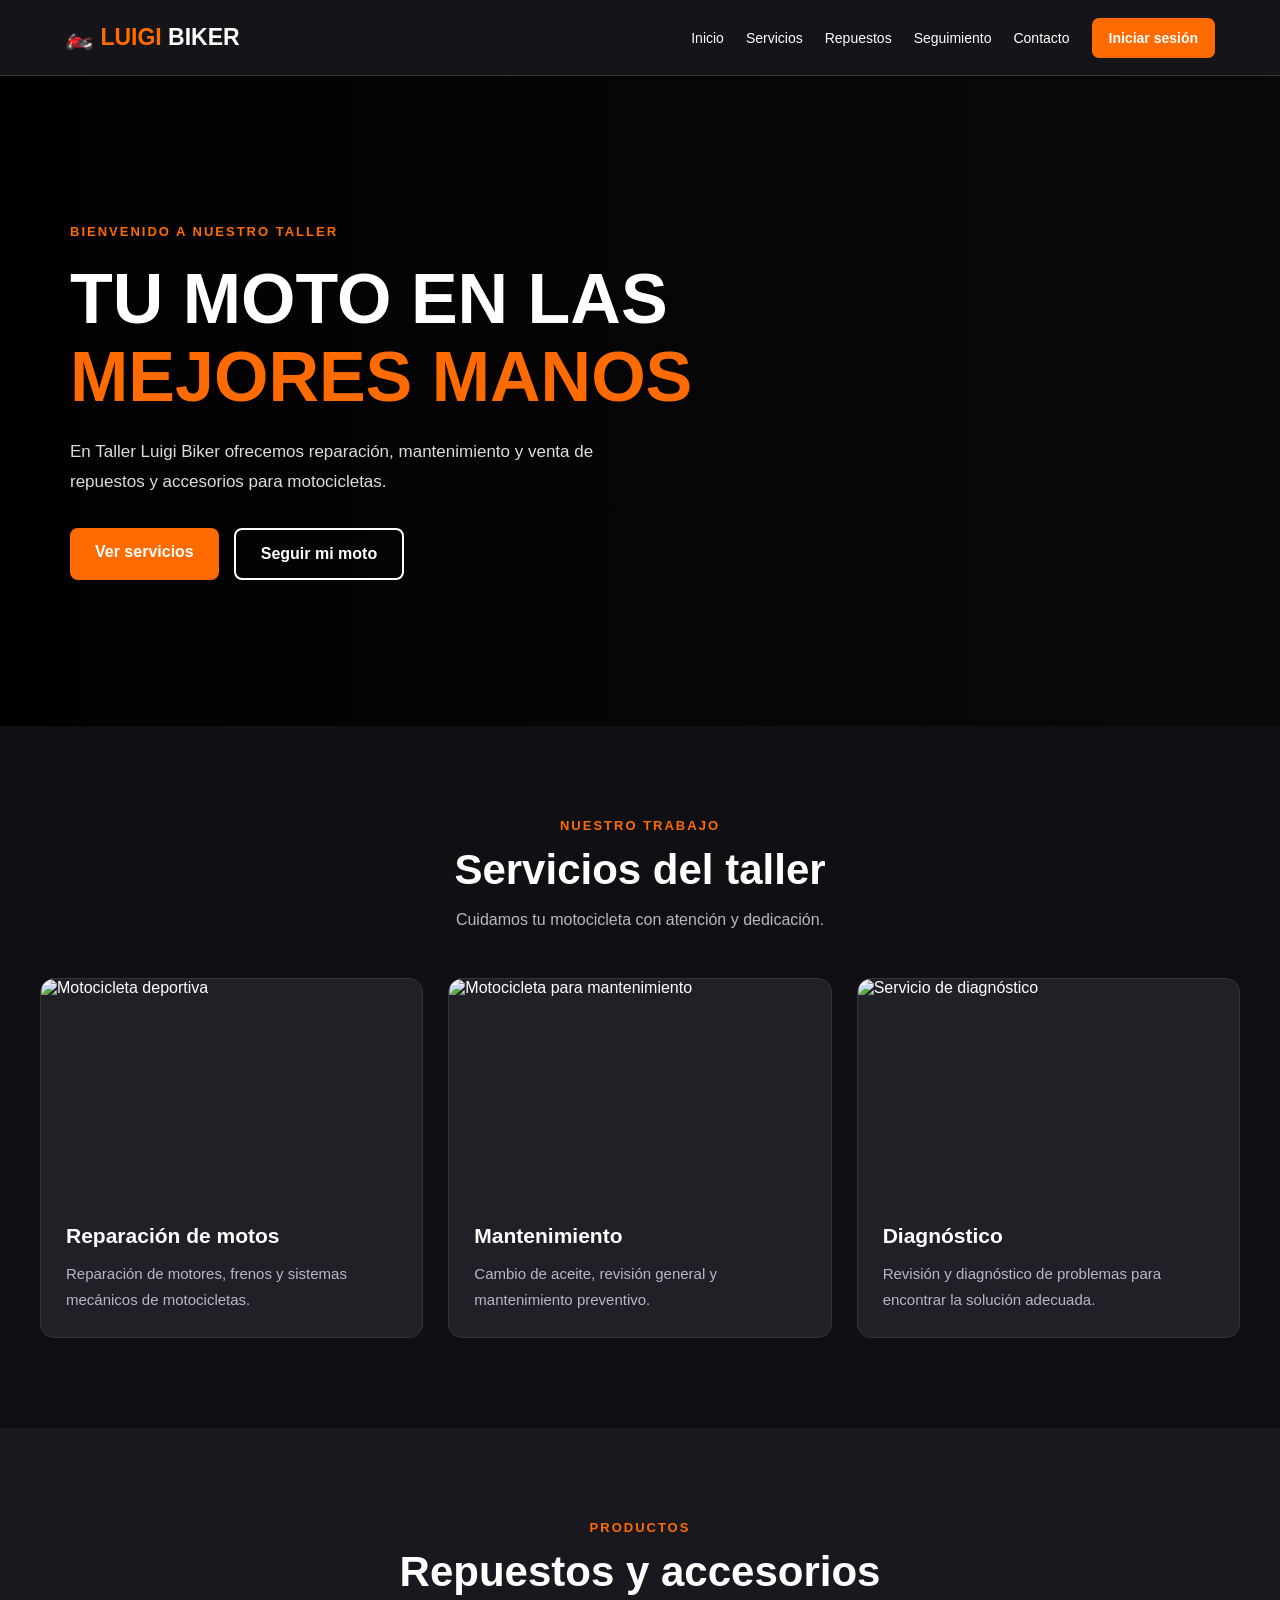
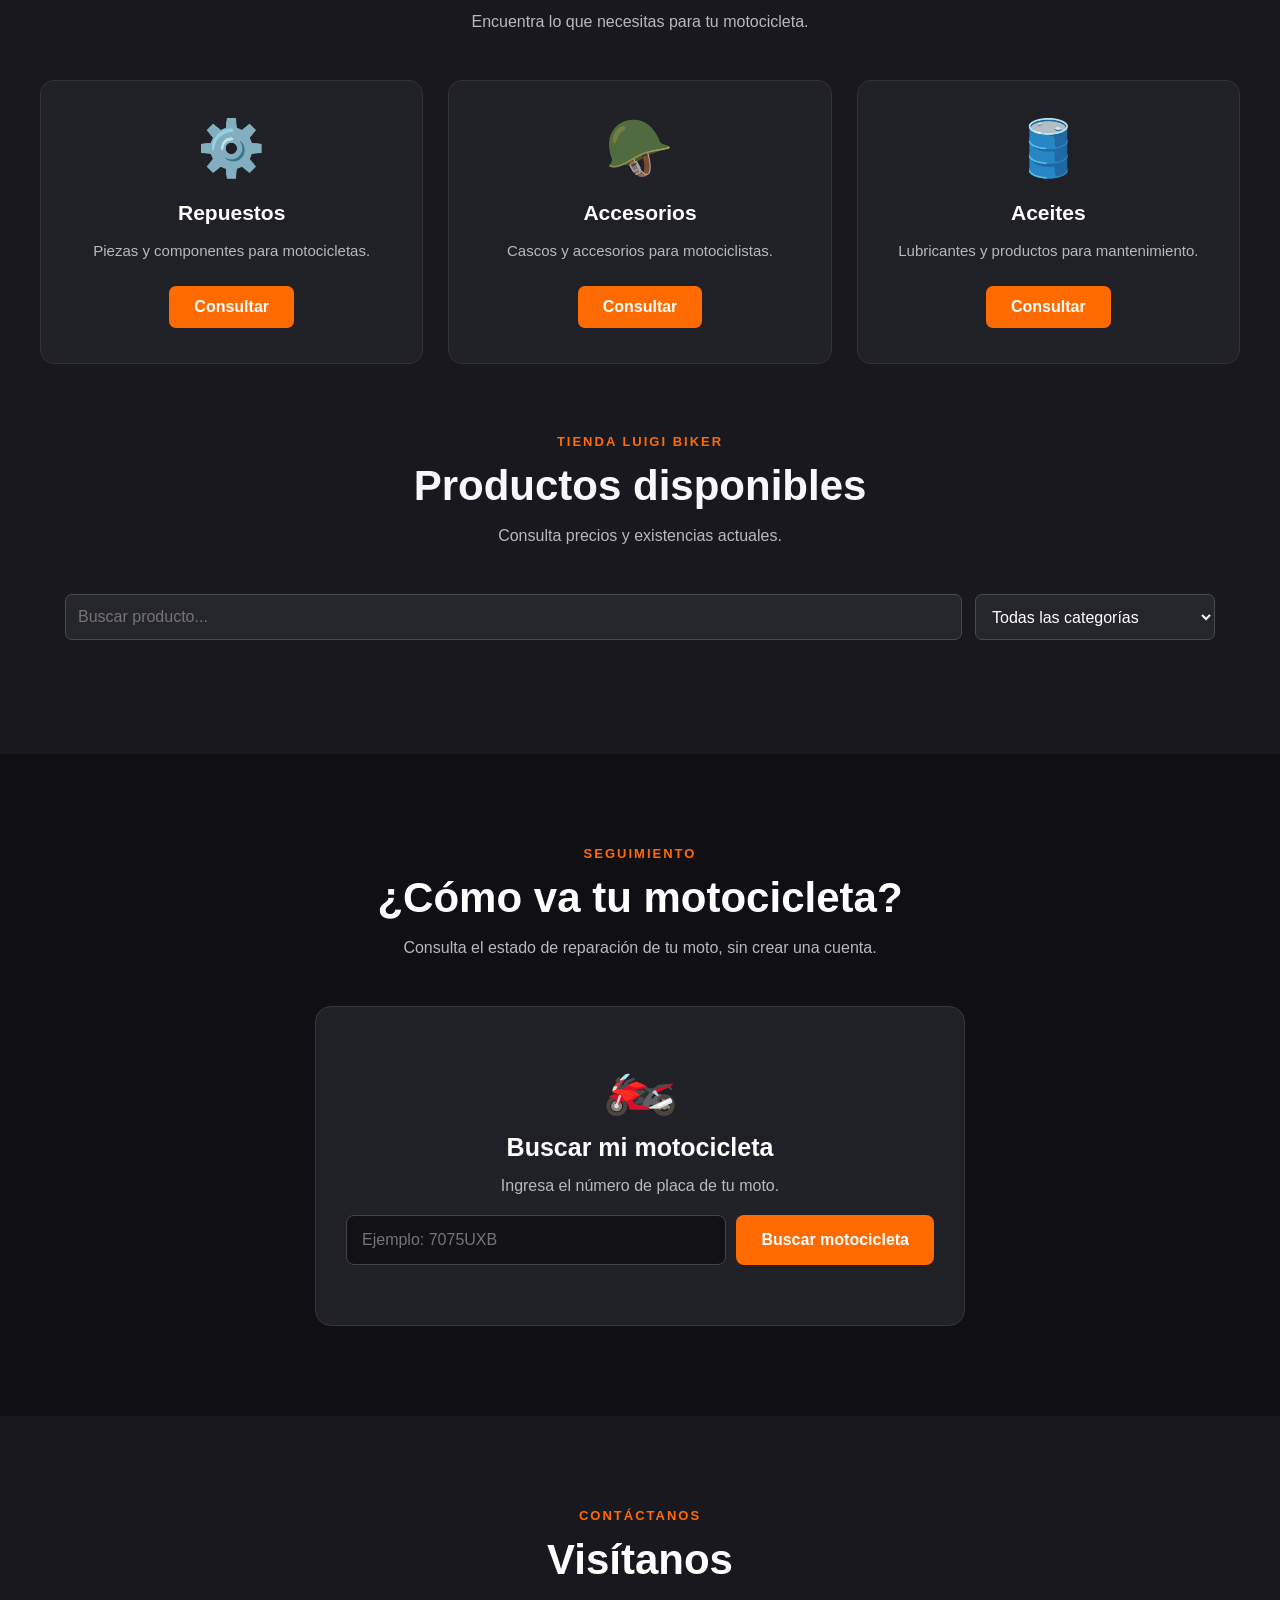
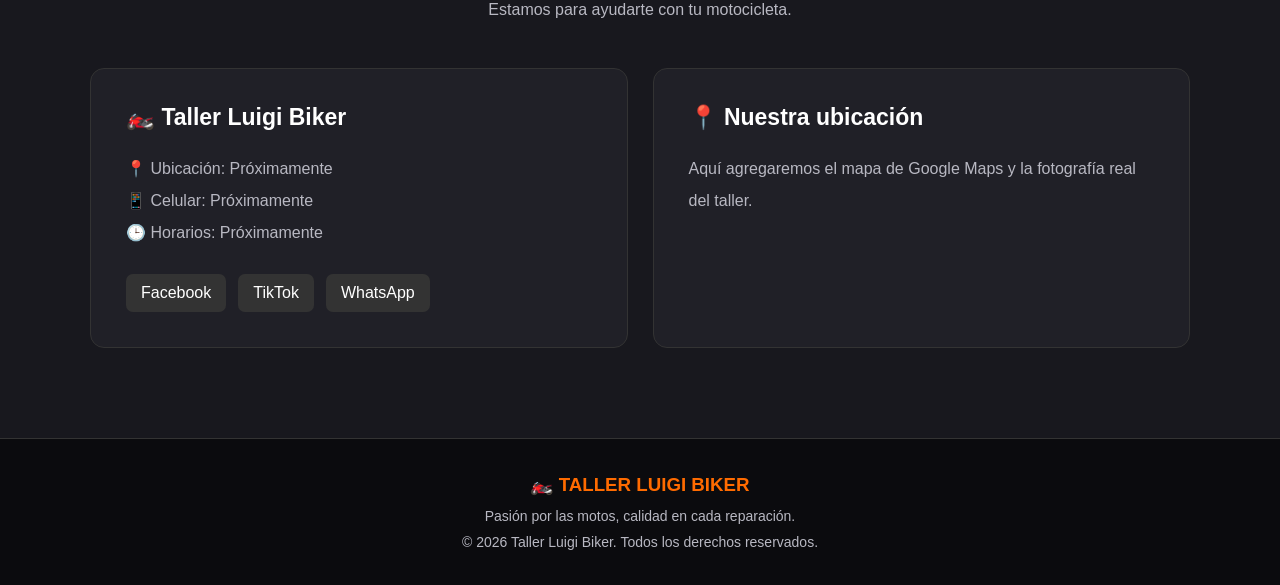
==== index.html @ ffd87aac "Primera version de Taller Luigi Biker" ====
<!DOCTYPE html>
<html lang="es">
<head>
  <meta charset="UTF-8">
  <meta name="viewport" content="width=device-width, initial-scale=1.0">

  <title>Taller Luigi Biker | Inicio</title>

  <link rel="stylesheet" href="./css/estilos.css">
  <link rel="stylesheet" href="./css/seguimiento-publico.css">

  <script type="module" src="./js/app.js"></script>
</head>
<body>

  <!-- MENÚ PRINCIPAL -->
  <header class="encabezado">
    <nav class="navbar">
      <a href="#inicio" class="logo">
        🏍️ <span>LUIGI</span> BIKER
      </a>

      <button
        class="menu-toggle"
        id="menu-toggle"
        aria-label="Abrir menú"
        aria-expanded="false">
        ☰
      </button>

      <div class="nav-links" id="nav-links">
        <a href="#inicio">Inicio</a>
        <a href="#servicios">Servicios</a>
        <a href="#repuestos">Repuestos</a>
        <a href="#seguimiento">Seguimiento</a>
        <a href="#contacto">Contacto</a>

        <a href="./login.html" class="btn-acceso">
          Iniciar sesión
        </a>
      </div>
    </nav>
  </header>

  <!-- PORTADA -->
  <section id="inicio" class="hero">
    <div class="hero-contenido">
      <span class="etiqueta">
        BIENVENIDO A NUESTRO TALLER
      </span>

      <h1>
        TU MOTO EN LAS
        <span>MEJORES MANOS</span>
      </h1>

      <p>
        En Taller Luigi Biker ofrecemos reparación,
        mantenimiento y venta de repuestos y accesorios
        para motocicletas.
      </p>

      <div class="hero-botones">
        <a href="#servicios" class="btn-principal">
          Ver servicios
        </a>

        <a href="#seguimiento" class="btn-secundario">
          Seguir mi moto
        </a>
      </div>
    </div>
  </section>

  <!-- SERVICIOS -->
  <section id="servicios" class="seccion">
    <div class="titulo-seccion">
      <span>NUESTRO TRABAJO</span>
      <h2>Servicios del taller</h2>
      <p>
        Cuidamos tu motocicleta con atención y dedicación.
      </p>
    </div>

    <div class="tarjetas">
      <article class="tarjeta">
        <img
          src="https://images.unsplash.com/photo-1558981806-ec527fa84c39?w=900"
          alt="Motocicleta deportiva"
          loading="lazy"
        >
        <div class="tarjeta-contenido">
          <h3>Reparación de motos</h3>
          <p>
            Reparación de motores, frenos y sistemas
            mecánicos de motocicletas.
          </p>
        </div>
      </article>

      <article class="tarjeta">
        <img
          src="https://images.unsplash.com/photo-1558981403-c5f9899a28bc?w=900"
          alt="Motocicleta para mantenimiento"
          loading="lazy"
        >
        <div class="tarjeta-contenido">
          <h3>Mantenimiento</h3>
          <p>
            Cambio de aceite, revisión general
            y mantenimiento preventivo.
          </p>
        </div>
      </article>

      <article class="tarjeta">
        <img
          src="https://images.unsplash.com/photo-1449426468159-d96dbf08f19f?w=900"
          alt="Servicio de diagnóstico"
          loading="lazy"
        >
        <div class="tarjeta-contenido">
          <h3>Diagnóstico</h3>
          <p>
            Revisión y diagnóstico de problemas
            para encontrar la solución adecuada.
          </p>
        </div>
      </article>
    </div>
  </section>

  <!-- REPUESTOS -->
  <section id="repuestos" class="seccion fondo-alterno">
    <div class="titulo-seccion">
      <span>PRODUCTOS</span>
      <h2>Repuestos y accesorios</h2>
      <p>
        Encuentra lo que necesitas para tu motocicleta.
      </p>
    </div>

    <div class="tarjetas">
      <article class="tarjeta producto">
        <div class="producto-icono">⚙️</div>
        <h3>Repuestos</h3>
        <p>Piezas y componentes para motocicletas.</p>
        <a href="#catalogo" class="btn-producto"
           data-categoria="repuestos">
          Consultar
        </a>
      </article>

      <article class="tarjeta producto">
        <div class="producto-icono">🪖</div>
        <h3>Accesorios</h3>
        <p>Cascos y accesorios para motociclistas.</p>
        <a href="#catalogo" class="btn-producto"
           data-categoria="accesorios">
          Consultar
        </a>
      </article>

      <article class="tarjeta producto">
        <div class="producto-icono">🛢️</div>
        <h3>Aceites</h3>
        <p>Lubricantes y productos para mantenimiento.</p>
        <a href="#catalogo" class="btn-producto"
           data-categoria="aceites">
          Consultar
        </a>
      </article>
    </div>

    <!-- CATÁLOGO REAL -->
    <div id="catalogo" class="catalogo-publico">
      <div class="titulo-seccion">
        <span>TIENDA LUIGI BIKER</span>
        <h2>Productos disponibles</h2>
        <p>
          Consulta precios y existencias actuales.
        </p>
      </div>

      <div class="catalogo-filtros">
        <input
          type="search"
          id="buscar-producto-publico"
          placeholder="Buscar producto..."
          aria-label="Buscar producto"
        >

        <select
          id="categoria-publica"
          aria-label="Filtrar categoría">
          <option value="">Todas las categorías</option>
        </select>
      </div>

      <p id="mensaje-catalogo" class="mensaje-publico"
         role="status"></p>

      <div id="lista-productos-publicos"
           class="productos-publicos"></div>
    </div>
  </section>

  <!-- SEGUIMIENTO -->
  <section id="seguimiento" class="seccion">
    <div class="titulo-seccion">
      <span>SEGUIMIENTO</span>
      <h2>¿Cómo va tu motocicleta?</h2>
      <p>
        Consulta el estado de reparación de tu moto,
        sin crear una cuenta.
      </p>
    </div>

    <div class="seguimiento-caja">
      <div class="seguimiento-icono">🏍️</div>

      <h3>Buscar mi motocicleta</h3>
      <p>Ingresa el número de placa de tu moto.</p>

      <form id="form-buscar-moto">
        <input
          type="text"
          id="placa"
          placeholder="Ejemplo: 7075UXB"
          maxlength="12"
          autocomplete="off"
          required
        >

        <button type="submit"
                id="btn-buscar-moto"
                class="btn-principal">
          Buscar motocicleta
        </button>
      </form>

      <p
        id="resultado-busqueda"
        class="resultado-busqueda"
        role="status"
        aria-live="polite">
      </p>
    </div>

    <!-- RESULTADO DE LA BÚSQUEDA -->
    <div id="seguimiento-resultado"
         class="seguimiento-resultado"
         hidden>

      <div class="seguimiento-encabezado">
        <div>
          <span class="seguimiento-etiqueta">
            — TU MOTOCICLETA
          </span>

          <h2 id="moto-titulo"></h2>
          <p id="moto-subtitulo"></p>
        </div>

        <span id="moto-estado" class="estado-publico"></span>
      </div>

      <div class="seguimiento-columnas">
        <div class="seguimiento-izquierda">

          <article class="publico-panel foto-publica-panel">
            <div id="moto-foto"
                 class="moto-foto-publica"></div>

            <div class="foto-publica-detalles">
              <span id="moto-estado-texto"
                    class="texto-estado-publico"></span>

              <h3 id="moto-mensaje-estado"></h3>
              <p id="moto-descripcion-estado"></p>
            </div>
          </article>

          <article class="publico-panel">
            <h3>DETALLES DE TU MOTO</h3>
            <div id="moto-datos"></div>
          </article>

          <article class="publico-panel">
            <h3>REPUESTOS AGREGADOS</h3>
            <div id="moto-repuestos"></div>
          </article>

          <article class="publico-panel aviso-entrega"
                   id="aviso-moto-lista" hidden>
            <h3>✓ ¡MOTO LISTA PARA ENTREGA!</h3>
            <p>
              Tu reparación está finalizada.
              Comunícate con el taller para coordinar
              la entrega y solicitar tu comprobante.
            </p>
            <a href="#contacto" class="btn-principal">
              Contactar al taller
            </a>
          </article>
        </div>

        <div class="seguimiento-derecha">
          <article class="publico-panel historial-publico">
            <h3>HISTORIAL DEL SERVICIO</h3>
            <div id="moto-historial"></div>
          </article>
        </div>
      </div>

      <p class="seguimiento-nota">
        🔄 El seguimiento se actualiza automáticamente
        mientras esta página esté abierta.
        Solo se muestra información pública del servicio.
      </p>
    </div>
  </section>

  <!-- CONTACTO -->
  <section id="contacto" class="seccion fondo-alterno">
    <div class="titulo-seccion">
      <span>CONTÁCTANOS</span>
      <h2>Visítanos</h2>
      <p>
        Estamos para ayudarte con tu motocicleta.
      </p>
    </div>

    <div class="contacto-contenido">
      <div class="contacto-info">
        <h3>🏍️ Taller Luigi Biker</h3>
        <p>📍 Ubicación: Próximamente</p>
        <p>📱 Celular: Próximamente</p>
        <p>🕒 Horarios: Próximamente</p>

        <div class="redes">
          <span>Facebook</span>
          <span>TikTok</span>
          <span>WhatsApp</span>
        </div>
      </div>

      <div class="contacto-mapa">
        <h3>📍 Nuestra ubicación</h3>
        <p>
          Aquí agregaremos el mapa de Google Maps
          y la fotografía real del taller.
        </p>
      </div>
    </div>
  </section>

  <footer>
    <h3>🏍️ TALLER LUIGI BIKER</h3>
    <p>
      Pasión por las motos, calidad en cada reparación.
    </p>
    <p>
      © 2026 Taller Luigi Biker.
      Todos los derechos reservados.
    </p>
  </footer>
</body>
</html>
---- css/estilos.css ----
/* COLORES PRINCIPALES */
:root {
  --naranja: #ff6b00;
  --naranja-hover: #e65c00;
  --oscuro: #101014;
  --tarjeta: #202027;
  --alterno: #18181e;
  --blanco: #ffffff;
  --gris: #b8b8c2;
}

/* CONFIGURACION GENERAL */
* {
  margin: 0;
  padding: 0;
  box-sizing: border-box;
}

html {
  scroll-behavior: smooth;
  scroll-padding-top: 85px;
}

body {
  font-family: Arial, sans-serif;
  background: var(--oscuro);
  color: var(--blanco);
}

a {
  text-decoration: none;
  color: inherit;
}

button, input {
  font: inherit;
}

button {
  cursor: pointer;
}

/* MENU */
.encabezado {
  position: sticky;
  top: 0;
  z-index: 1000;
  background: #151519;
  border-bottom: 1px solid #333;
}

.navbar {
  max-width: 1200px;
  margin: auto;
  min-height: 75px;
  padding: 15px 25px;
  display: flex;
  justify-content: space-between;
  align-items: center;
  gap: 20px;
}

.logo {
  font-size: 23px;
  font-weight: 900;
  white-space: nowrap;
}

.logo span {
  color: var(--naranja);
}

.nav-links {
  display: flex;
  align-items: center;
  gap: 22px;
}

.nav-links a {
  font-size: 14px;
  transition: color 0.3s;
}

.nav-links a:hover {
  color: var(--naranja);
}

.btn-acceso {
  background: var(--naranja);
  padding: 12px 17px;
  border-radius: 7px;
  font-weight: bold;
}

.nav-links .btn-acceso:hover {
  background: var(--naranja-hover);
  color: white;
}

.menu-toggle {
  display: none;
  background: transparent;
  color: white;
  border: none;
  font-size: 28px;
}

/* PORTADA */
.hero {
  min-height: 650px;
  display: flex;
  align-items: center;
  background:
    linear-gradient(
      90deg,
      rgba(0,0,0,0.94),
      rgba(0,0,0,0.40)
    ),
    url("https://images.unsplash.com/photo-1558981806-ec527fa84c39?w=1600")
    center/cover no-repeat;
}

.hero-contenido {
  max-width: 1200px;
  width: 100%;
  margin: auto;
  padding: 80px 30px;
}

.etiqueta {
  color: var(--naranja);
  font-weight: bold;
  letter-spacing: 2px;
  font-size: 13px;
}

.hero h1 {
  max-width: 700px;
  margin: 20px 0;
  font-size: clamp(38px, 6vw, 70px);
  line-height: 1.12;
  font-weight: 900;
}

.hero h1 span {
  display: block;
  color: var(--naranja);
}

.hero p {
  max-width: 540px;
  line-height: 1.8;
  color: #dddddd;
  font-size: 17px;
}

.hero-botones {
  display: flex;
  flex-wrap: wrap;
  gap: 15px;
  margin-top: 30px;
}

/* BOTONES */
.btn-principal,
.btn-secundario {
  display: inline-block;
  border-radius: 8px;
  padding: 15px 25px;
  font-weight: bold;
  border: none;
  text-align: center;
  transition: 0.3s;
}

.btn-principal {
  background: var(--naranja);
  color: white;
}

.btn-principal:hover {
  background: var(--naranja-hover);
  transform: translateY(-3px);
}

.btn-secundario {
  border: 2px solid white;
  color: white;
}

.btn-secundario:hover {
  background: white;
  color: black;
}

/* SECCIONES */
.seccion {
  padding: 90px 25px;
}

.fondo-alterno {
  background: var(--alterno);
}

.titulo-seccion {
  text-align: center;
  max-width: 700px;
  margin: 0 auto 45px;
}

.titulo-seccion span {
  color: var(--naranja);
  font-weight: bold;
  font-size: 13px;
  letter-spacing: 2px;
}

.titulo-seccion h2 {
  font-size: clamp(28px, 4vw, 42px);
  margin: 12px 0;
}

.titulo-seccion p {
  color: var(--gris);
  line-height: 1.7;
}

/* TARJETAS */
.tarjetas {
  max-width: 1200px;
  margin: auto;
  display: grid;
  grid-template-columns: repeat(3, 1fr);
  gap: 25px;
}

.tarjeta {
  background: var(--tarjeta);
  border-radius: 14px;
  overflow: hidden;
  border: 1px solid #333;
  transition: 0.3s;
}

.tarjeta:hover {
  transform: translateY(-8px);
  border-color: var(--naranja);
}

.tarjeta img {
  width: 100%;
  height: 220px;
  object-fit: cover;
  display: block;
}

.tarjeta-contenido {
  padding: 25px;
}

.tarjeta h3 {
  font-size: 21px;
  margin-bottom: 13px;
}

.tarjeta p {
  color: var(--gris);
  line-height: 1.7;
  font-size: 15px;
}

/* PRODUCTOS */
.producto {
  padding: 35px 25px;
  text-align: center;
}

.producto-icono {
  font-size: 55px;
  margin-bottom: 20px;
}

.btn-producto {
  display: inline-block;
  margin-top: 22px;
  padding: 12px 25px;
  border-radius: 7px;
  background: var(--naranja);
  font-weight: bold;
}

.btn-producto:hover {
  background: var(--naranja-hover);
}

/* SEGUIMIENTO */
.seguimiento-caja {
  max-width: 650px;
  margin: auto;
  padding: 40px 30px;
  text-align: center;
  background: var(--tarjeta);
  border: 1px solid #383838;
  border-radius: 16px;
}

.seguimiento-icono {
  font-size: 60px;
  margin-bottom: 15px;
}

.seguimiento-caja h3 {
  font-size: 25px;
  margin-bottom: 15px;
}

.seguimiento-caja p {
  color: var(--gris);
  margin-bottom: 20px;
}

#form-buscar-moto {
  display: flex;
  gap: 10px;
}

#form-buscar-moto input {
  flex: 1;
  min-width: 0;
  background: #121216;
  border: 1px solid #444;
  padding: 15px;
  border-radius: 8px;
  color: white;
  outline: none;
}

#form-buscar-moto input:focus {
  border-color: var(--naranja);
}

.seguimiento-caja .resultado-busqueda {
  margin: 20px 0 0;
  color: var(--naranja);
}

/* CONTACTO */
.contacto-contenido {
  max-width: 1100px;
  margin: auto;
  display: grid;
  grid-template-columns: 1fr 1fr;
  gap: 25px;
}

.contacto-info,
.contacto-mapa {
  background: var(--tarjeta);
  padding: 35px;
  border-radius: 14px;
  border: 1px solid #333;
}

.contacto-info h3,
.contacto-mapa h3 {
  margin-bottom: 22px;
  font-size: 23px;
}

.contacto-info p,
.contacto-mapa p {
  color: var(--gris);
  line-height: 2;
}

.redes {
  display: flex;
  flex-wrap: wrap;
  gap: 12px;
  margin-top: 25px;
}

.redes span {
  background: #333;
  padding: 10px 15px;
  border-radius: 7px;
}

/* FOOTER */
footer {
  background: #0b0b0e;
  text-align: center;
  padding: 35px 20px;
  border-top: 1px solid #333;
}

footer h3 {
  color: var(--naranja);
  margin-bottom: 12px;
}

footer p {
  color: var(--gris);
  margin-top: 10px;
  font-size: 14px;
}

/* CELULARES Y TABLETS */
@media (max-width: 900px) {
  .menu-toggle {
    display: block;
  }

  .nav-links {
    display: none;
    position: absolute;
    top: 75px;
    left: 0;
    width: 100%;
    padding: 25px;
    background: #151519;
    flex-direction: column;
    align-items: stretch;
    text-align: center;
  }

  .nav-links.activo {
    display: flex;
  }

  .tarjetas {
    grid-template-columns: repeat(2, 1fr);
  }

  .contacto-contenido {
    grid-template-columns: 1fr;
  }
}

@media (max-width: 600px) {
  .logo {
    font-size: 19px;
  }

  .hero {
    min-height: 560px;
  }

  .hero-contenido {
    padding: 65px 22px;
  }

  .seccion {
    padding: 65px 18px;
  }

  .tarjetas {
    grid-template-columns: 1fr;
  }

  #form-buscar-moto {
    flex-direction: column;
  }

  .seguimiento-caja {
    padding: 30px 18px;
  }
}
---- css/seguimiento-publico.css ----
/* ==========================================
   TALLER LUIGI BIKER
   SEGUIMIENTO Y CATÁLOGO PÚBLICO
   ========================================== */

[hidden] {
  display: none !important;
}

.seguimiento-resultado,
.catalogo-publico {
  width: 100%;
  max-width: 1150px;
  margin: 38px auto 0;
  color: #f8f8fa;
}

.seguimiento-encabezado {
  display: flex;
  justify-content: space-between;
  align-items: center;
  flex-wrap: wrap;
  gap: 16px;
  margin-bottom: 24px;
}

.seguimiento-etiqueta {
  color: #ff7900;
  font-size: 12px;
  font-weight: 800;
  letter-spacing: 2px;
}

.seguimiento-encabezado h2 {
  font-size: clamp(26px, 4vw, 42px);
  margin: 9px 0;
  text-transform: uppercase;
}

.seguimiento-encabezado p {
  color: #b1b1bc;
  margin: 0;
}

.estado-publico {
  padding: 11px 14px;
  border-radius: 7px;
  background: #422b19;
  border: 1px solid #915019;
  color: #ffad68;
  font-weight: bold;
  font-size: 13px;
}

.estado-publico.finalizada {
  background: #153d2b;
  border-color: #238358;
  color: #75ecaa;
}

.seguimiento-columnas {
  display: grid;
  grid-template-columns: minmax(0, 1fr) minmax(0, 1.12fr);
  gap: 20px;
  align-items: start;
}

.seguimiento-izquierda,
.seguimiento-derecha {
  display: grid;
  gap: 18px;
  min-width: 0;
}

.publico-panel {
  background: #202026;
  border: 1px solid #404049;
  border-radius: 8px;
  padding: 23px;
  overflow: hidden;
}

.publico-panel h3 {
  font-size: 19px;
  margin: 0 0 18px;
  font-weight: 800;
}

.foto-publica-panel {
  padding: 0;
}

.moto-foto-publica {
  min-height: 300px;
  display: grid;
  place-items: center;
  background: #2d2d33;
  color: #aaaab5;
}

.moto-foto-publica img {
  width: 100%;
  max-height: 420px;
  object-fit: cover;
  display: block;
}

.foto-publica-detalles {
  padding: 24px;
}

.foto-publica-detalles h3 {
  margin: 10px 0;
}

.foto-publica-detalles p {
  color: #c4c4cc;
  line-height: 1.6;
}

.texto-estado-publico {
  color: #55d999;
  font-size: 13px;
  font-weight: bold;
}

.dato-publico {
  display: flex;
  justify-content: space-between;
  gap: 16px;
  border-bottom: 1px solid #3e3e47;
  padding: 12px 0;
  font-size: 14px;
}

.dato-publico span {
  color: #b5b5c0;
}

.dato-publico strong {
  text-align: right;
  overflow-wrap: anywhere;
}

.historial-publico {
  min-height: 440px;
}

.evento-publico {
  position: relative;
  display: grid;
  grid-template-columns: 25px minmax(0, 1fr);
  gap: 14px;
  padding-bottom: 27px;
}

.evento-publico:not(:last-child)::before {
  content: "";
  position: absolute;
  left: 11px;
  top: 23px;
  bottom: 0;
  width: 2px;
  background: #50505a;
}

.evento-punto {
  position: relative;
  z-index: 1;
  width: 24px;
  height: 24px;
  display: grid;
  place-items: center;
  border-radius: 50%;
  background: #ff7900;
  color: #151515;
  font-size: 12px;
  font-weight: bold;
}

.evento-publico.pendiente .evento-punto {
  background: #36363d;
  border: 2px solid #696974;
  color: #aaa;
}

.evento-publico.pendiente .evento-contenido {
  opacity: .55;
}

.evento-contenido h4 {
  margin: 2px 0 9px;
  font-size: 15px;
}

.evento-contenido p {
  color: #bcbcc5;
  font-size: 13px;
  line-height: 1.6;
  margin: 0 0 10px;
  overflow-wrap: anywhere;
}

.evento-contenido small {
  color: #ffa657;
  font-size: 11px;
}

.repuesto-publico {
  display: flex;
  justify-content: space-between;
  gap: 12px;
  padding: 12px 0;
  border-bottom: 1px solid #42424b;
}

.repuesto-publico small {
  display: block;
  color: #a9a9b5;
  margin-top: 6px;
}

.aviso-entrega {
  background: #173325;
  border-color: #258255;
}

.aviso-entrega h3 {
  color: #7af2b0;
}

.aviso-entrega p {
  color: #d3e8db;
  line-height: 1.6;
  margin-bottom: 20px;
}

.aviso-entrega .btn-principal {
  display: inline-block;
  text-decoration: none;
}

.seguimiento-nota {
  margin-top: 20px;
  font-size: 12px;
  color: #9999a7;
  text-align: center;
}

.catalogo-publico {
  padding-top: 30px;
  scroll-margin-top: 90px;
}

.catalogo-filtros {
  display: grid;
  grid-template-columns: minmax(0, 1fr) 240px;
  gap: 13px;
  margin-bottom: 24px;
}

.catalogo-filtros input,
.catalogo-filtros select {
  width: 100%;
  min-height: 46px;
  padding: 12px;
  border-radius: 7px;
  border: 1px solid #494952;
  background: #25252c;
  color: #fff;
  font: inherit;
}

.productos-publicos {
  display: grid;
  grid-template-columns: repeat(auto-fill, minmax(235px, 1fr));
  gap: 20px;
}

.producto-publico {
  background: #202026;
  border: 1px solid #41414a;
  border-radius: 9px;
  overflow: hidden;
}

.producto-publico-imagen {
  height: 195px;
  background: #2e2e35;
  display: grid;
  place-items: center;
  color: #aaaab4;
  text-align: center;
}

.producto-publico-imagen img {
  width: 100%;
  height: 100%;
  object-fit: cover;
}

.producto-publico-info {
  padding: 19px;
}

.producto-publico-info h3 {
  margin: 0 0 10px;
  font-size: 18px;
}

.producto-publico-info p {
  color: #b5b5bf;
  font-size: 13px;
  line-height: 1.6;
}

.producto-publico-precio {
  color: #ff7900;
  font-size: 23px;
  font-weight: bold;
  margin-top: 15px;
}

.producto-publico-stock {
  color: #72e4a3;
  font-size: 12px;
  margin-top: 7px;
}

.mensaje-publico {
  color: #ffac63;
  text-align: center;
  line-height: 1.6;
}

#seguimiento {
  scroll-margin-top: 85px;
}

@media (max-width: 800px) {
  .seguimiento-columnas {
    grid-template-columns: 1fr;
  }

  .historial-publico {
    min-height: auto;
  }
}

@media (max-width: 560px) {
  .catalogo-filtros {
    grid-template-columns: 1fr;
  }

  .publico-panel {
    padding: 17px;
  }

  .foto-publica-panel {
    padding: 0;
  }

  .foto-publica-detalles {
    padding: 18px;
  }

  .moto-foto-publica {
    min-height: 220px;
  }
}
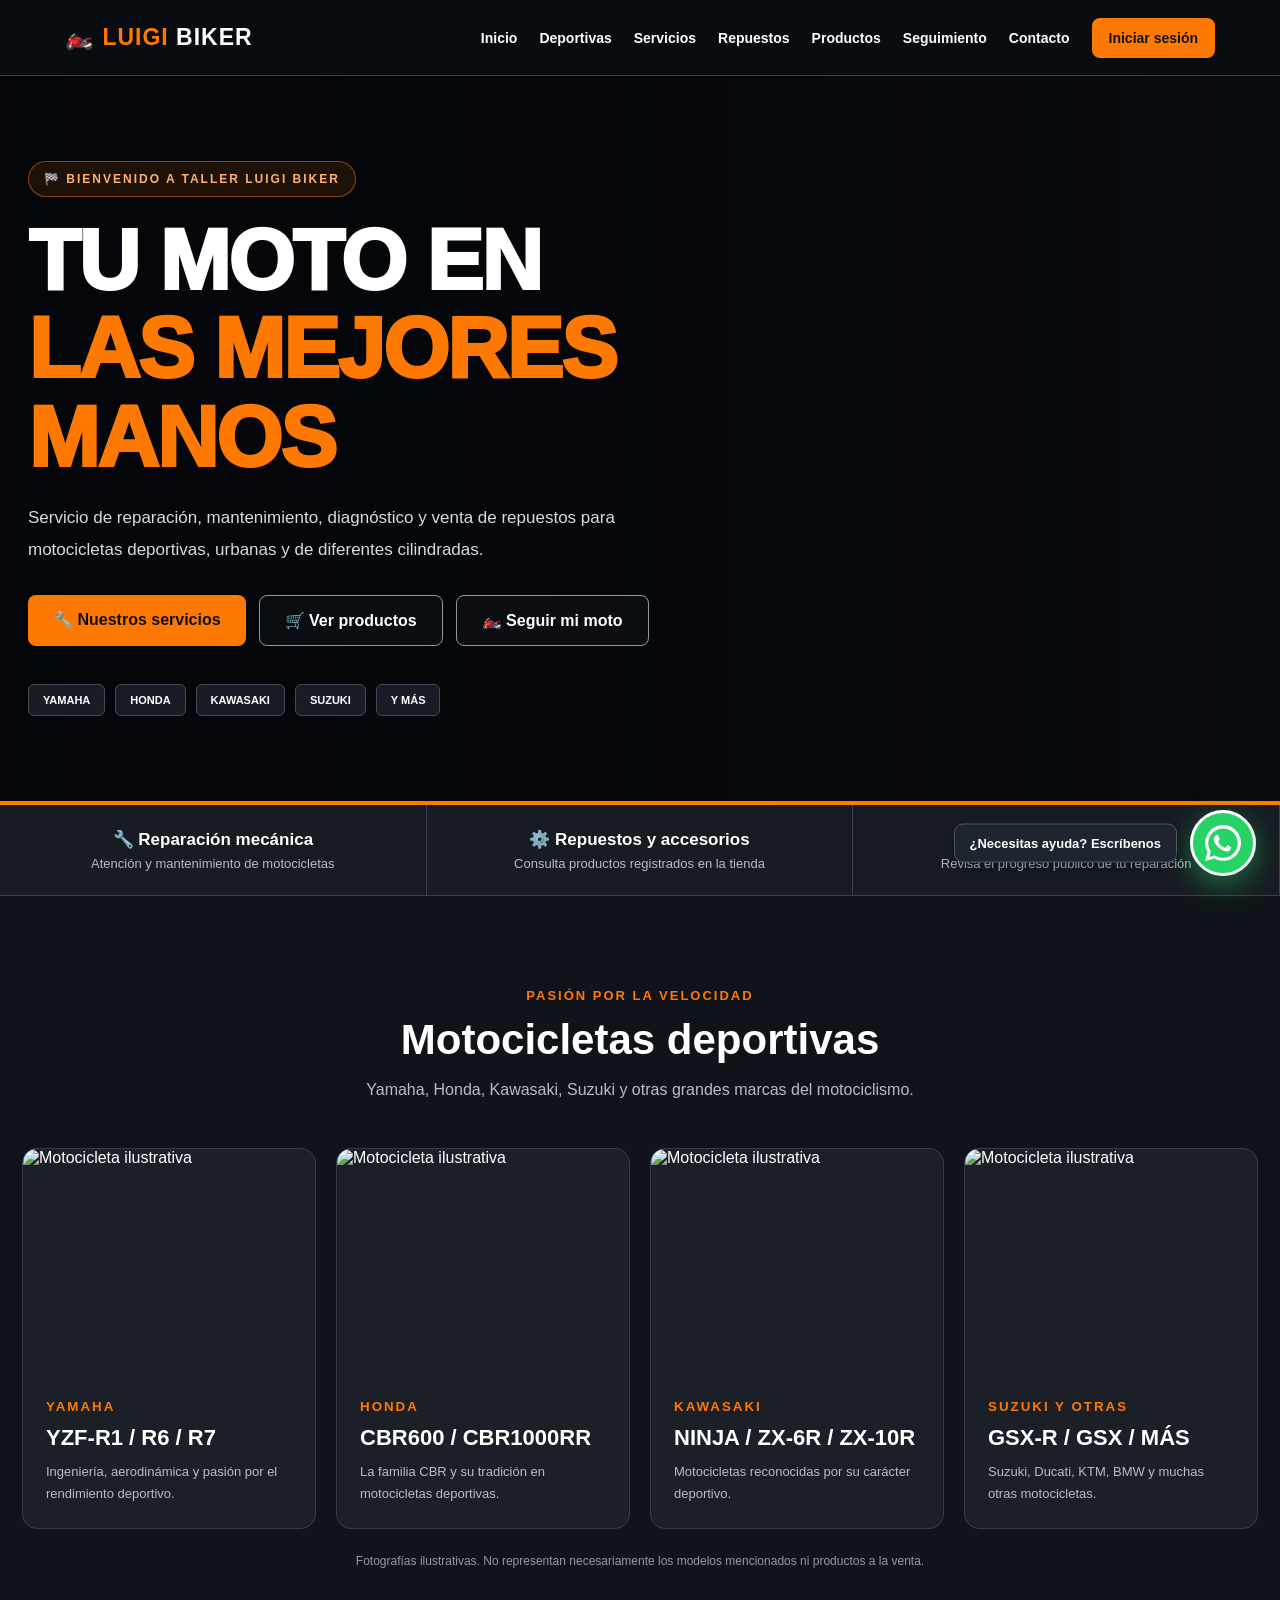
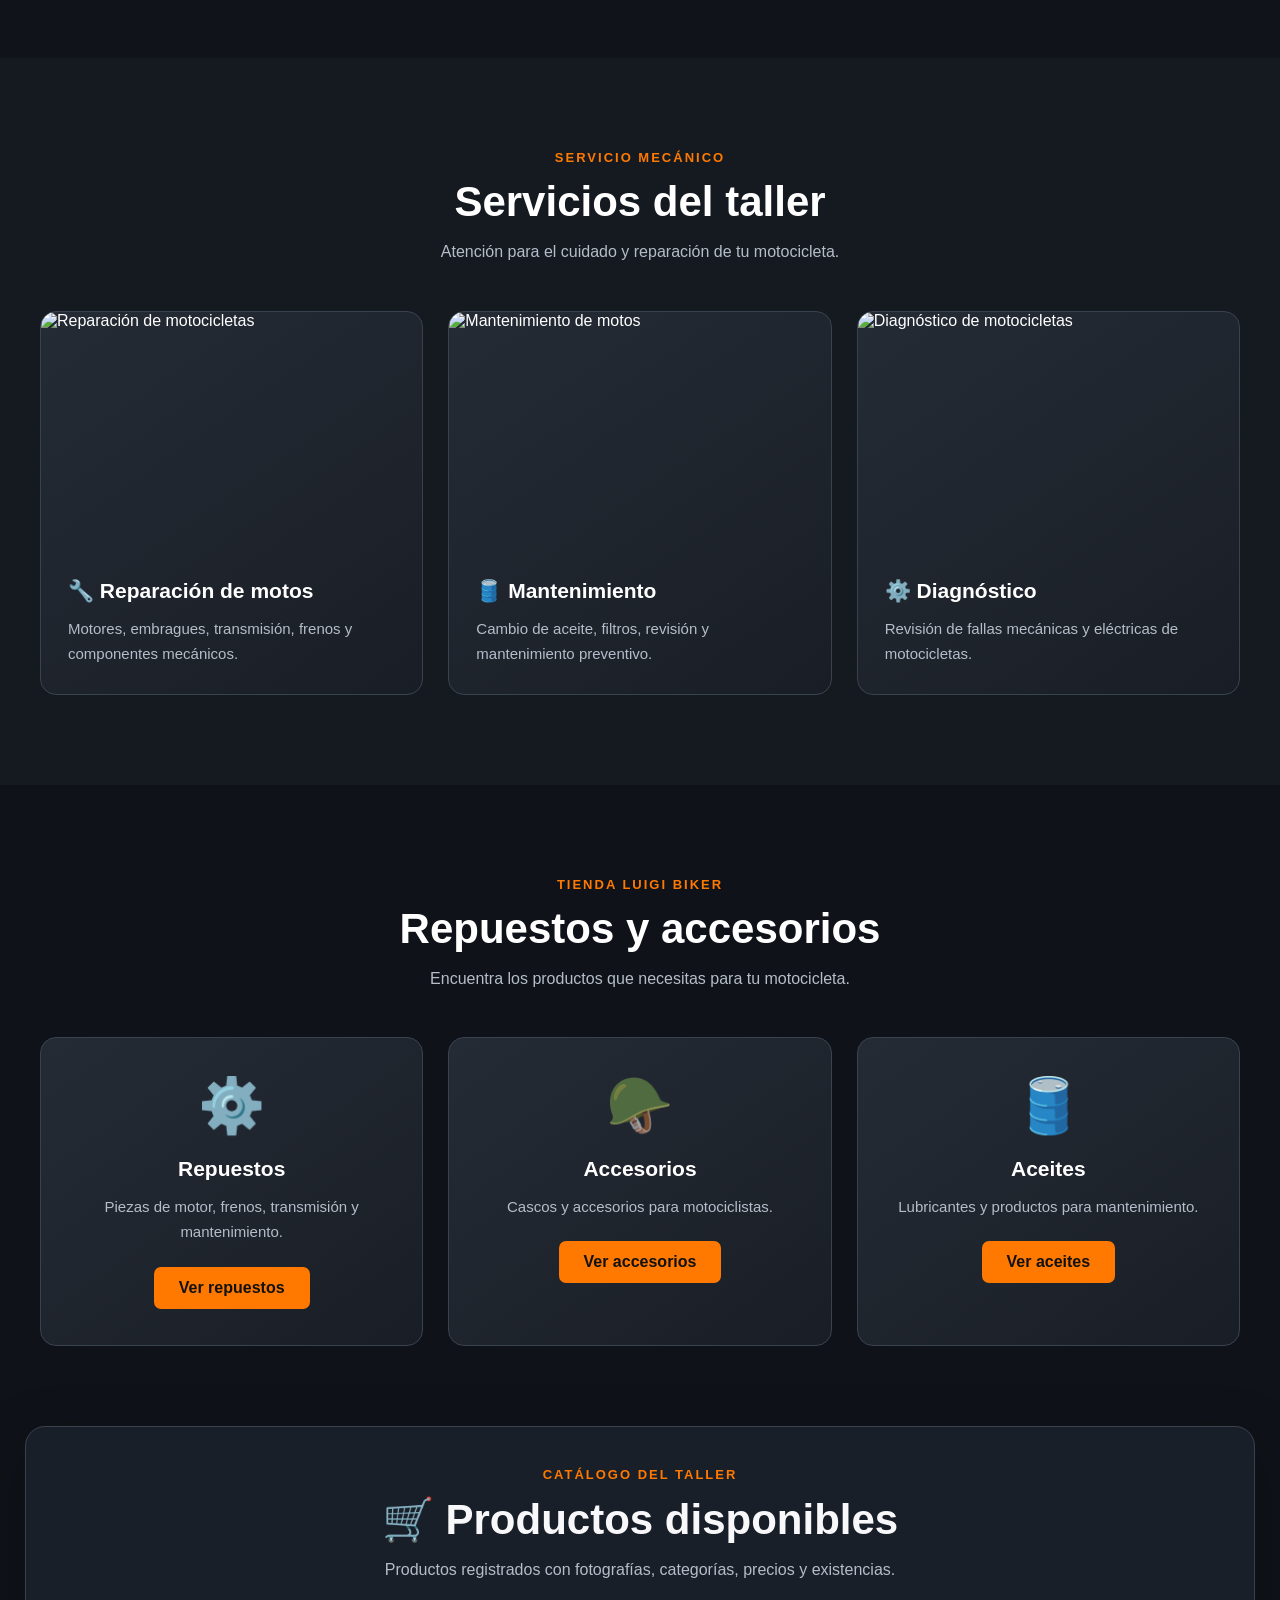
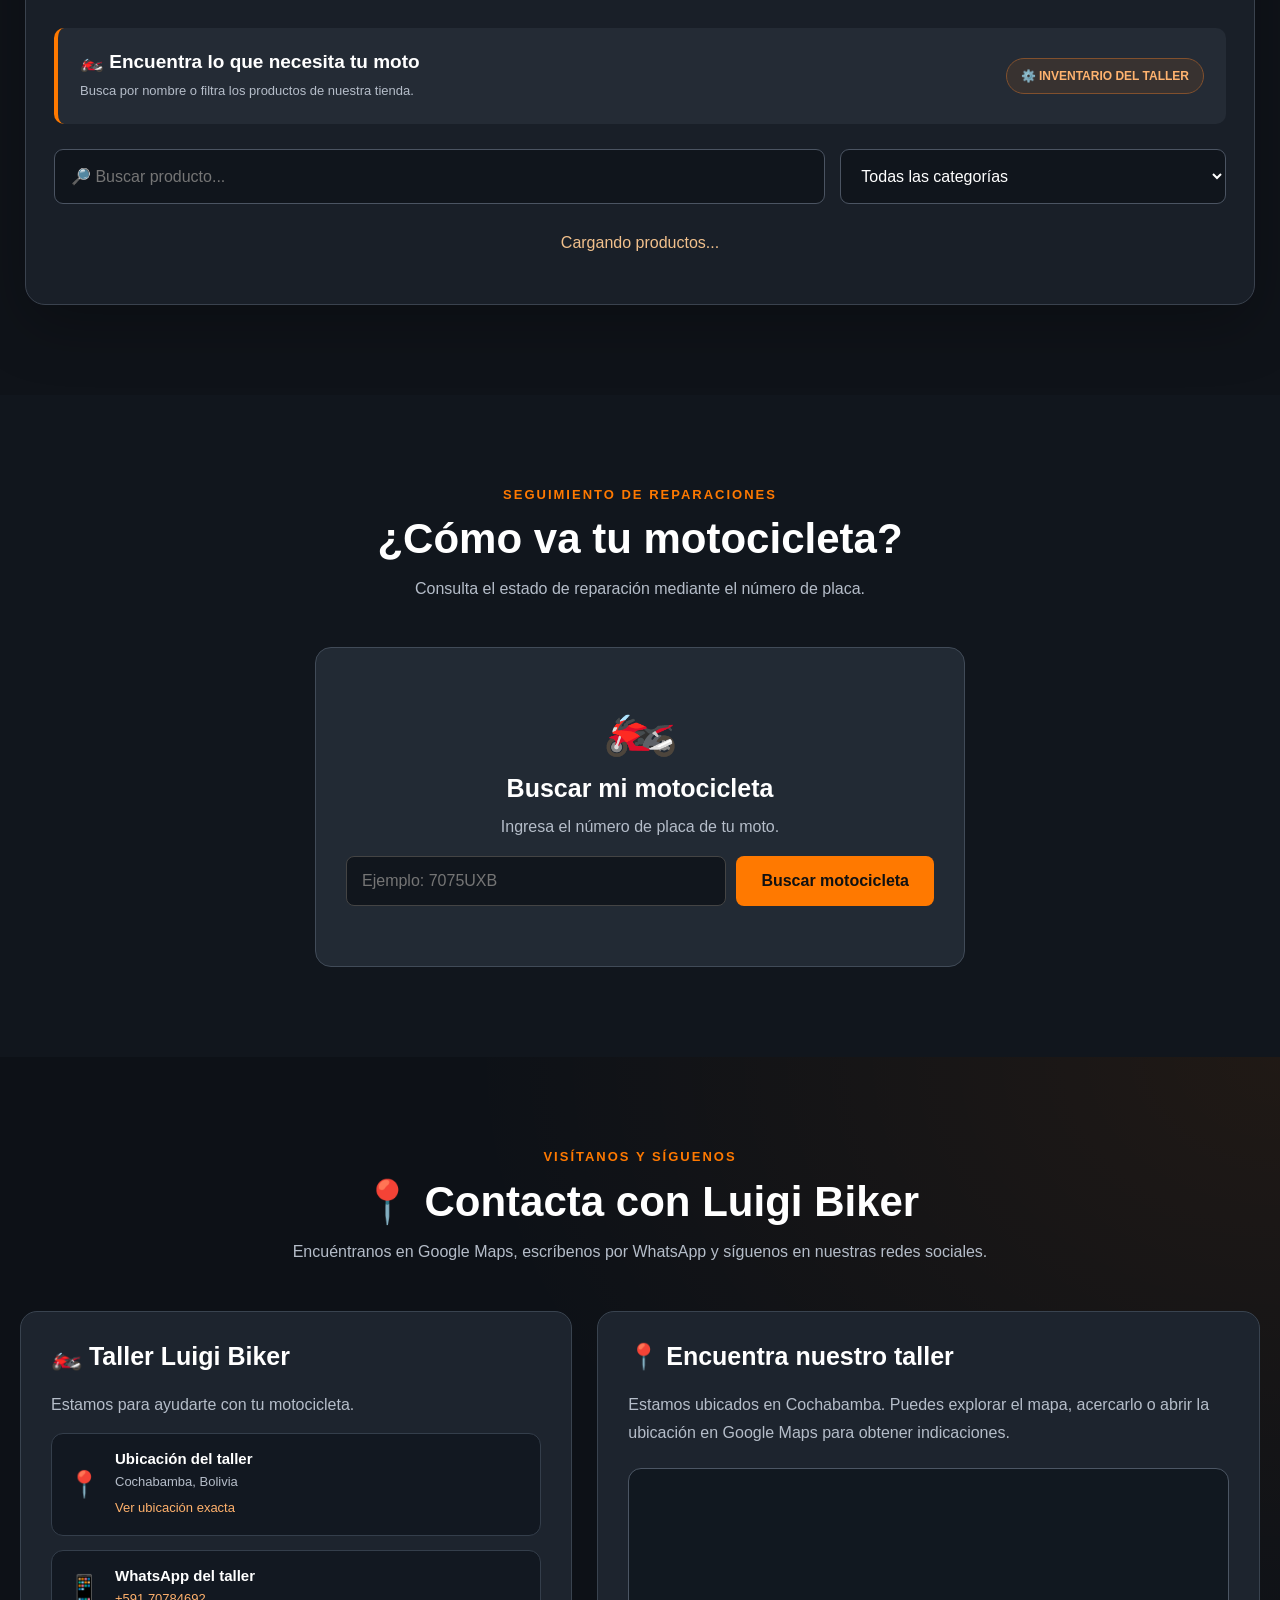
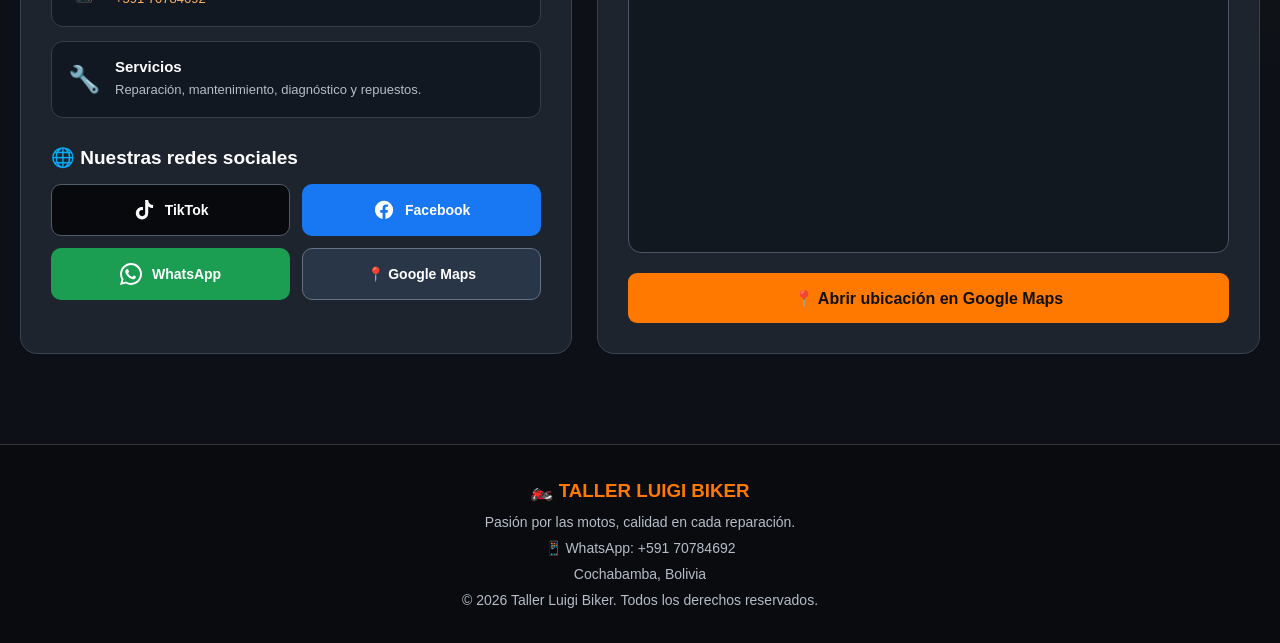
==== commit e1ad4119: "Agregar TikTok Facebook WhatsApp y Google Maps" ====
--- a/index.html
+++ b/index.html
@@ -2,369 +2,1665 @@
 <!DOCTYPE html>
 <html lang="es">
 <head>
-  <meta charset="UTF-8">
-  <meta name="viewport" content="width=device-width, initial-scale=1.0">
-
-  <title>Taller Luigi Biker | Inicio</title>
-
-  <link rel="stylesheet" href="./css/estilos.css">
-  <link rel="stylesheet" href="./css/seguimiento-publico.css">
-
-  <script type="module" src="./js/app.js"></script>
+<meta charset="UTF-8">
+<meta name="viewport" content="width=device-width, initial-scale=1.0">
+<meta name="theme-color" content="#0b0d11">
+
+<title>Taller Luigi Biker | Inicio</title>
+
+<link rel="stylesheet" href="./css/estilos.css">
+<link rel="stylesheet" href="./css/seguimiento-publico.css">
+
+<style>
+:root {
+  --naranja: #ff7900;
+  --naranja-claro: #ffac56;
+  --oscuro: #0b0e13;
+  --fondo: #121720;
+  --tarjeta: #1d242e;
+  --borde: #394350;
+  --gris: #b5bdc9;
+  --blanco: #ffffff;
+}
+
+* {
+  box-sizing: border-box;
+}
+
+html {
+  scroll-behavior: smooth;
+}
+
+body {
+  margin: 0;
+  background: var(--oscuro);
+  color: var(--blanco);
+}
+
+section,
+#catalogo {
+  scroll-margin-top: 95px;
+}
+
+a {
+  text-decoration: none;
+}
+
+button,
+input,
+select {
+  font: inherit;
+}
+
+[hidden] {
+  display: none !important;
+}
+
+/* NAVEGACIÓN */
+
+.encabezado {
+  background: rgba(10, 13, 18, .98);
+  border-bottom: 1px solid var(--borde);
+  backdrop-filter: blur(12px);
+}
+
+.logo {
+  font-weight: 900;
+  letter-spacing: 1px;
+}
+
+.logo span {
+  color: var(--naranja);
+}
+
+.nav-links a {
+  font-weight: 700;
+}
+
+.nav-links .btn-acceso {
+  background: var(--naranja);
+  color: #111;
+  border-radius: 8px;
+}
+
+/* PORTADA */
+
+.hero {
+  min-height: 680px;
+  display: flex;
+  align-items: center;
+  background:
+    linear-gradient(
+      90deg,
+      rgba(4, 6, 9, .97),
+      rgba(4, 6, 9, .83) 48%,
+      rgba(4, 6, 9, .35)
+    ),
+    url("https://images.unsplash.com/photo-1558981806-ec527fa84c39?w=1800&q=85")
+    center / cover no-repeat;
+  border-bottom: 4px solid var(--naranja);
+}
+
+.hero-contenido {
+  max-width: 1300px;
+  width: 100%;
+  margin: auto;
+  padding: 85px 28px;
+}
+
+.hero .etiqueta {
+  display: inline-block;
+  color: #ffb16c;
+  background: rgba(255, 121, 0, .1);
+  border: 1px solid rgba(255, 121, 0, .5);
+  padding: 10px 15px;
+  border-radius: 30px;
+  font-size: 12px;
+}
+
+.hero h1 {
+  font-size: clamp(42px, 7vw, 85px);
+  font-weight: 950;
+  line-height: 1.04;
+  letter-spacing: -2px;
+  max-width: 850px;
+}
+
+.hero h1 span {
+  color: var(--naranja);
+}
+
+.hero p {
+  max-width: 600px;
+  color: #d7dbe2;
+  line-height: 1.85;
+}
+
+.hero-botones {
+  display: flex;
+  flex-wrap: wrap;
+  gap: 13px;
+  margin-top: 30px;
+}
+
+.btn-principal,
+.btn-producto {
+  background: var(--naranja);
+  color: #111;
+  font-weight: 900;
+}
+
+.btn-principal:hover,
+.btn-producto:hover {
+  background: var(--naranja-claro);
+  color: #111;
+}
+
+.btn-secundario {
+  background: rgba(15, 18, 24, .65);
+  border: 1px solid #9298a2;
+}
+
+.marcas-hero {
+  display: flex;
+  flex-wrap: wrap;
+  gap: 10px;
+  margin-top: 38px;
+}
+
+.marcas-hero span {
+  padding: 9px 14px;
+  background: #181d25;
+  border: 1px solid #434a55;
+  border-radius: 6px;
+  font-size: 11px;
+  font-weight: 900;
+}
+
+/* INFORMACIÓN */
+
+.franja {
+  display: grid;
+  grid-template-columns: repeat(3, 1fr);
+  background: #171c23;
+  border-bottom: 1px solid var(--borde);
+}
+
+.franja div {
+  padding: 24px;
+  text-align: center;
+  border-right: 1px solid var(--borde);
+}
+
+.franja strong {
+  display: block;
+  margin-bottom: 6px;
+  font-size: 17px;
+}
+
+.franja p {
+  color: var(--gris);
+  font-size: 13px;
+}
+
+/* MOTOCICLETAS */
+
+.deportivas {
+  padding: 90px 22px;
+  background: #10141a;
+}
+
+.deportivas-grid {
+  max-width: 1300px;
+  margin: auto;
+  display: grid;
+  grid-template-columns: repeat(4, minmax(0, 1fr));
+  gap: 20px;
+}
+
+.deportiva {
+  background: #1b2028;
+  border: 1px solid #363d48;
+  border-radius: 15px;
+  overflow: hidden;
+  transition: .3s;
+}
+
+.deportiva:hover {
+  transform: translateY(-6px);
+  border-color: var(--naranja);
+}
+
+.deportiva img {
+  display: block;
+  width: 100%;
+  height: 225px;
+  object-fit: cover;
+}
+
+.deportiva-info {
+  padding: 23px;
+}
+
+.deportiva-info small {
+  color: var(--naranja);
+  font-weight: 900;
+  letter-spacing: 2px;
+}
+
+.deportiva-info h3 {
+  margin: 10px 0;
+  color: white;
+  font-size: 22px;
+}
+
+.deportiva-info p {
+  color: var(--gris);
+  line-height: 1.7;
+  font-size: 13px;
+}
+
+.nota-galeria {
+  max-width: 1000px;
+  margin: 25px auto 0;
+  text-align: center;
+  color: #929aa6;
+  font-size: 12px;
+}
+
+/* SERVICIOS */
+
+#servicios {
+  background: #151a21;
+}
+
+#servicios .tarjeta,
+#repuestos .producto {
+  background: linear-gradient(145deg, #252b35, #191e26);
+  border: 1px solid var(--borde);
+  border-radius: 16px;
+  overflow: hidden;
+}
+
+#servicios .tarjeta:hover,
+#repuestos .producto:hover {
+  border-color: var(--naranja);
+  transform: translateY(-5px);
+}
+
+#servicios .tarjeta img {
+  height: 240px;
+  object-fit: cover;
+}
+
+#servicios .tarjeta-contenido {
+  padding: 27px;
+}
+
+#servicios .tarjeta h3,
+#repuestos .producto h3 {
+  color: white;
+}
+
+#servicios .tarjeta p,
+#repuestos .producto p {
+  color: var(--gris);
+}
+
+/* REPUESTOS */
+
+#repuestos {
+  background: #0f1319;
+}
+
+#repuestos .producto {
+  padding: 36px 24px;
+}
+
+.producto-icono {
+  font-size: 54px;
+}
+
+/* CATÁLOGO SUPABASE */
+
+#catalogo.catalogo-publico {
+  display: block;
+  width: min(100%, 1320px);
+  max-width: 1320px;
+  margin: 80px auto 0;
+  padding: 38px 28px;
+  background: #191f28;
+  border: 1px solid #3a424e;
+  border-radius: 20px;
+  box-shadow: 0 20px 60px rgba(0,0,0,.25);
+}
+
+.catalogo-cabecera {
+  display: flex;
+  justify-content: space-between;
+  align-items: center;
+  gap: 20px;
+  flex-wrap: wrap;
+  background: #242b35;
+  border-left: 4px solid var(--naranja);
+  border-radius: 10px;
+  padding: 22px;
+  margin-bottom: 25px;
+}
+
+.catalogo-cabecera strong {
+  display: block;
+  color: white;
+  font-size: 19px;
+  margin-bottom: 7px;
+}
+
+.catalogo-cabecera p {
+  color: var(--gris);
+  font-size: 13px;
+  line-height: 1.7;
+}
+
+.catalogo-etiqueta {
+  padding: 10px 14px;
+  color: #ffb36f;
+  border: 1px solid #81502d;
+  background: rgba(255,121,0,.09);
+  border-radius: 30px;
+  font-size: 12px;
+  font-weight: 900;
+}
+
+#catalogo .catalogo-filtros {
+  display: grid;
+  grid-template-columns: minmax(0, 2fr) minmax(180px, 1fr);
+  gap: 15px;
+  margin-bottom: 25px;
+}
+
+#buscar-producto-publico,
+#categoria-publica {
+  display: block;
+  width: 100%;
+  min-width: 0;
+  height: 55px;
+  padding: 13px 16px;
+  border-radius: 9px;
+  border: 1px solid #4b5462;
+  background: #10151c;
+  color: white;
+  outline: none;
+}
+
+#buscar-producto-publico:focus,
+#categoria-publica:focus {
+  border-color: var(--naranja);
+  box-shadow: 0 0 0 3px rgba(255,121,0,.15);
+}
+
+#mensaje-catalogo {
+  display: block;
+  color: #f1c08c;
+  line-height: 1.7;
+  margin: 10px 0;
+}
+
+#lista-productos-publicos.productos-publicos {
+  display: grid !important;
+  grid-template-columns: repeat(3, minmax(0, 1fr));
+  gap: 22px;
+  width: 100%;
+  align-items: stretch;
+}
+
+#lista-productos-publicos .producto-publico {
+  display: flex !important;
+  flex-direction: column;
+  min-width: 0;
+  width: 100%;
+  height: 100%;
+  margin: 0;
+  padding: 0;
+  background: #232a34;
+  border: 1px solid #404a57;
+  border-radius: 15px;
+  overflow: hidden;
+  transition: transform .25s, border-color .25s;
+}
+
+#lista-productos-publicos .producto-publico:hover {
+  transform: translateY(-5px);
+  border-color: var(--naranja);
+}
+
+#lista-productos-publicos .producto-publico-imagen {
+  display: flex !important;
+  align-items: center;
+  justify-content: center;
+  width: 100%;
+  height: 245px;
+  min-height: 245px;
+  padding: 0;
+  overflow: hidden;
+  background: #f1f2f4;
+  color: #555d69;
+  text-align: center;
+  font-size: 14px;
+}
+
+#lista-productos-publicos .producto-publico-imagen img {
+  display: block;
+  width: 100%;
+  height: 100%;
+  max-height: none;
+  object-fit: contain;
+  background: #f1f2f4;
+}
+
+#lista-productos-publicos .producto-publico-info {
+  display: flex !important;
+  flex-direction: column;
+  flex: 1;
+  gap: 11px;
+  padding: 23px;
+  background: transparent;
+  text-align: left;
+}
+
+#lista-productos-publicos .producto-publico-info h3 {
+  color: white;
+  font-size: 20px;
+  font-weight: 900;
+  line-height: 1.35;
+  margin: 0;
+  overflow-wrap: anywhere;
+}
+
+#lista-productos-publicos .producto-publico-info p {
+  color: #b9c0cb;
+  font-size: 13px;
+  line-height: 1.7;
+  margin: 0;
+  overflow-wrap: anywhere;
+}
+
+#lista-productos-publicos .producto-publico-precio {
+  margin-top: auto;
+  padding-top: 15px;
+  border-top: 1px solid #444c58;
+  color: #ff9b38;
+  font-size: 27px;
+  font-weight: 900;
+}
+
+#lista-productos-publicos .producto-publico-stock {
+  align-self: flex-start;
+  background: #173c2c;
+  color: #a5ebc4;
+  border: 1px solid #38694e;
+  border-radius: 7px;
+  padding: 8px 12px;
+  font-size: 12px;
+  font-weight: 800;
+}
+
+#lista-productos-publicos > p {
+  grid-column: 1 / -1;
+  background: #242b35;
+  border: 1px dashed #58616e;
+  border-radius: 12px;
+  padding: 30px;
+  text-align: center;
+  color: white;
+}
+
+/* SEGUIMIENTO */
+
+#seguimiento {
+  background: #11161d;
+}
+
+.seguimiento-caja {
+  background: #222a34;
+  border: 1px solid #414b58;
+}
+
+#form-buscar-moto input {
+  background: #11161d;
+  color: white;
+}
+
+/* CONTACTO PROFESIONAL */
+
+#contacto {
+  padding: 90px 20px;
+  background:
+    radial-gradient(
+      ellipse at top right,
+      rgba(255,121,0,.08),
+      transparent 45%
+    ),
+    #0d1117;
+}
+
+.contacto-contenido {
+  max-width: 1300px;
+  margin: auto;
+  display: grid;
+  grid-template-columns: 1fr 1.2fr;
+  gap: 25px;
+  align-items: stretch;
+}
+
+.contacto-info,
+.contacto-mapa {
+  min-width: 0;
+  background: #1d242e;
+  border: 1px solid #39434f;
+  border-radius: 17px;
+  padding: 30px;
+  overflow: hidden;
+}
+
+.contacto-info h3,
+.contacto-mapa h3 {
+  color: white;
+  font-size: 25px;
+  margin: 0 0 20px;
+}
+
+.contacto-info > p,
+.contacto-mapa > p {
+  color: var(--gris);
+  line-height: 1.8;
+}
+
+.contacto-dato {
+  display: flex;
+  gap: 15px;
+  align-items: center;
+  background: #121821;
+  border: 1px solid #343e4b;
+  border-radius: 12px;
+  padding: 16px;
+  margin: 14px 0;
+}
+
+.contacto-dato .dato-icono {
+  font-size: 26px;
+  flex-shrink: 0;
+}
+
+.contacto-dato strong {
+  display: block;
+  color: white;
+  font-size: 15px;
+}
+
+.contacto-dato p {
+  color: var(--gris);
+  margin: 5px 0 0;
+  font-size: 13px;
+  line-height: 1.6;
+}
+
+.contacto-dato a {
+  color: #ffb16c;
+  overflow-wrap: anywhere;
+}
+
+.redes-titulo {
+  color: white;
+  margin: 28px 0 15px;
+  font-size: 19px;
+}
+
+.redes-sociales {
+  display: grid;
+  grid-template-columns: repeat(2, minmax(0,1fr));
+  gap: 12px;
+}
+
+.red-social {
+  display: flex;
+  align-items: center;
+  justify-content: center;
+  gap: 10px;
+  min-height: 52px;
+  padding: 12px;
+  border-radius: 10px;
+  color: white;
+  font-weight: 800;
+  font-size: 14px;
+  transition: transform .2s, filter .2s;
+}
+
+.red-social:hover {
+  transform: translateY(-3px);
+  filter: brightness(1.12);
+  color: white;
+}
+
+.red-social svg {
+  width: 22px;
+  height: 22px;
+  fill: currentColor;
+  flex-shrink: 0;
+}
+
+.red-tiktok {
+  background: #08090c;
+  border: 1px solid #525b69;
+}
+
+.red-facebook {
+  background: #1877f2;
+}
+
+.red-whatsapp {
+  background: #1b9e52;
+}
+
+.red-maps {
+  background: #293648;
+  border: 1px solid #647186;
+}
+
+.mapa-contenedor {
+  width: 100%;
+  height: 385px;
+  border-radius: 13px;
+  overflow: hidden;
+  border: 1px solid #4c5664;
+  background: #111820;
+  margin-top: 20px;
+}
+
+.mapa-contenedor iframe {
+  display: block;
+  width: 100%;
+  height: 100%;
+  border: 0;
+}
+
+.mapa-acciones {
+  display: flex;
+  gap: 12px;
+  margin-top: 20px;
+}
+
+.btn-mapa {
+  display: inline-flex;
+  justify-content: center;
+  align-items: center;
+  gap: 10px;
+  width: 100%;
+  min-height: 50px;
+  padding: 12px 16px;
+  background: var(--naranja);
+  color: #101010;
+  border-radius: 9px;
+  font-weight: 900;
+  text-align: center;
+}
+
+.btn-mapa:hover {
+  background: var(--naranja-claro);
+  color: #101010;
+}
+
+/* WHATSAPP FLOTANTE */
+
+.whatsapp-flotante {
+  position: fixed;
+  right: 24px;
+  bottom: 24px;
+  z-index: 9999;
+  width: 66px;
+  height: 66px;
+  display: flex;
+  justify-content: center;
+  align-items: center;
+  border-radius: 50%;
+  background: #25d366;
+  color: white;
+  box-shadow: 0 8px 28px rgba(37,211,102,.45);
+  border: 3px solid white;
+  transition: transform .2s, box-shadow .2s;
+}
+
+.whatsapp-flotante:hover {
+  transform: scale(1.1);
+  box-shadow: 0 10px 35px rgba(37,211,102,.65);
+  color: white;
+}
+
+.whatsapp-flotante svg {
+  width: 36px;
+  height: 36px;
+  fill: currentColor;
+}
+
+.whatsapp-texto {
+  position: absolute;
+  right: 76px;
+  top: 50%;
+  transform: translateY(-50%);
+  background: #1e252e;
+  color: white;
+  border: 1px solid #4b5765;
+  padding: 11px 15px;
+  border-radius: 9px;
+  white-space: nowrap;
+  font-size: 13px;
+  font-weight: 800;
+  box-shadow: 0 5px 18px rgba(0,0,0,.3);
+}
+
+footer {
+  background: #090b0f;
+}
+
+/* RESPONSIVE */
+
+@media (max-width: 1100px) {
+  .deportivas-grid {
+    grid-template-columns: repeat(2, minmax(0,1fr));
+  }
+
+  #lista-productos-publicos.productos-publicos {
+    grid-template-columns: repeat(2, minmax(0,1fr));
+  }
+}
+
+@media (max-width: 900px) {
+  .nav-links {
+    background: #151a21;
+    border-bottom: 1px solid #343a44;
+    max-height: calc(100vh - 75px);
+    overflow-y: auto;
+  }
+
+  .franja {
+    grid-template-columns: 1fr;
+  }
+
+  .franja div {
+    border-bottom: 1px solid var(--borde);
+  }
+
+  .contacto-contenido {
+    grid-template-columns: 1fr;
+  }
+}
+
+@media (max-width: 650px) {
+  .hero {
+    min-height: 610px;
+    background-position: 62% center;
+  }
+
+  .hero-contenido {
+    padding: 65px 20px;
+  }
+
+  .hero h1 {
+    letter-spacing: -1px;
+  }
+
+  .hero p {
+    font-size: 15px;
+  }
+
+  .hero-botones {
+    flex-direction: column;
+  }
+
+  .hero-botones a {
+    width: 100%;
+  }
+
+  .marcas-hero span {
+    font-size: 10px;
+    padding: 8px 10px;
+  }
+
+  .deportivas {
+    padding: 65px 18px;
+  }
+
+  .deportivas-grid {
+    grid-template-columns: 1fr;
+  }
+
+  #catalogo.catalogo-publico {
+    padding: 25px 15px;
+    margin-top: 60px;
+  }
+
+  #catalogo .catalogo-filtros {
+    grid-template-columns: 1fr;
+  }
+
+  #lista-productos-publicos.productos-publicos {
+    grid-template-columns: 1fr;
+  }
+
+  #lista-productos-publicos .producto-publico-imagen {
+    height: 260px;
+  }
+
+  #contacto {
+    padding: 65px 15px;
+  }
+
+  .contacto-info,
+  .contacto-mapa {
+    padding: 20px 16px;
+  }
+
+  .redes-sociales {
+    grid-template-columns: 1fr;
+  }
+
+  .mapa-contenedor {
+    height: 330px;
+  }
+
+  .whatsapp-flotante {
+    width: 58px;
+    height: 58px;
+    right: 15px;
+    bottom: 15px;
+  }
+
+  .whatsapp-flotante svg {
+    width: 30px;
+    height: 30px;
+  }
+
+  .whatsapp-texto {
+    display: none;
+  }
+}
+</style>
+
+<script type="module" src="./js/app.js"></script>
 </head>
+
 <body>
 
-  <!-- MENÚ PRINCIPAL -->
-  <header class="encabezado">
-    <nav class="navbar">
-      <a href="#inicio" class="logo">
-        🏍️ <span>LUIGI</span> BIKER
+<!-- NAVEGACIÓN -->
+
+<header class="encabezado">
+  <nav class="navbar">
+
+    <a href="#inicio" class="logo">
+      🏍️ <span>LUIGI</span> BIKER
+    </a>
+
+    <button
+      class="menu-toggle"
+      id="menu-toggle"
+      aria-label="Abrir menú"
+      aria-expanded="false"
+    >☰</button>
+
+    <div class="nav-links" id="nav-links">
+      <a href="#inicio">Inicio</a>
+      <a href="#deportivas">Deportivas</a>
+      <a href="#servicios">Servicios</a>
+      <a href="#repuestos">Repuestos</a>
+      <a href="#catalogo">Productos</a>
+      <a href="#seguimiento">Seguimiento</a>
+      <a href="#contacto">Contacto</a>
+      <a href="./login.html" class="btn-acceso">
+        Iniciar sesión
       </a>
-
-      <button
-        class="menu-toggle"
-        id="menu-toggle"
-        aria-label="Abrir menú"
-        aria-expanded="false">
-        ☰
-      </button>
-
-      <div class="nav-links" id="nav-links">
-        <a href="#inicio">Inicio</a>
-        <a href="#servicios">Servicios</a>
-        <a href="#repuestos">Repuestos</a>
-        <a href="#seguimiento">Seguimiento</a>
-        <a href="#contacto">Contacto</a>
-
-        <a href="./login.html" class="btn-acceso">
-          Iniciar sesión
-        </a>
+    </div>
+
+  </nav>
+</header>
+
+<!-- PORTADA -->
+
+<section id="inicio" class="hero">
+  <div class="hero-contenido">
+
+    <span class="etiqueta">
+      🏁 BIENVENIDO A TALLER LUIGI BIKER
+    </span>
+
+    <h1>
+      TU MOTO EN
+      <span>LAS MEJORES MANOS</span>
+    </h1>
+
+    <p>
+      Servicio de reparación, mantenimiento,
+      diagnóstico y venta de repuestos para
+      motocicletas deportivas, urbanas
+      y de diferentes cilindradas.
+    </p>
+
+    <div class="hero-botones">
+      <a href="#servicios" class="btn-principal">
+        🔧 Nuestros servicios
+      </a>
+
+      <a href="#catalogo" class="btn-secundario">
+        🛒 Ver productos
+      </a>
+
+      <a href="#seguimiento" class="btn-secundario">
+        🏍️ Seguir mi moto
+      </a>
+    </div>
+
+    <div class="marcas-hero">
+      <span>YAMAHA</span>
+      <span>HONDA</span>
+      <span>KAWASAKI</span>
+      <span>SUZUKI</span>
+      <span>Y MÁS</span>
+    </div>
+
+  </div>
+</section>
+
+<!-- INFORMACIÓN RÁPIDA -->
+
+<div class="franja">
+
+  <div>
+    <strong>🔧 Reparación mecánica</strong>
+    <p>Atención y mantenimiento de motocicletas</p>
+  </div>
+
+  <div>
+    <strong>⚙️ Repuestos y accesorios</strong>
+    <p>Consulta productos registrados en la tienda</p>
+  </div>
+
+  <div>
+    <strong>🏍️ Seguimiento por placa</strong>
+    <p>Revisa el progreso público de tu reparación</p>
+  </div>
+
+</div>
+
+<!-- GALERÍA -->
+
+<section id="deportivas" class="deportivas">
+
+  <div class="titulo-seccion">
+    <span>PASIÓN POR LA VELOCIDAD</span>
+    <h2>Motocicletas deportivas</h2>
+    <p>
+      Yamaha, Honda, Kawasaki, Suzuki y otras
+      grandes marcas del motociclismo.
+    </p>
+  </div>
+
+  <div class="deportivas-grid">
+
+    <article class="deportiva">
+      <img
+        src="https://images.unsplash.com/photo-1558981806-ec527fa84c39?w=850"
+        alt="Motocicleta ilustrativa"
+        loading="lazy"
+      >
+      <div class="deportiva-info">
+        <small>YAMAHA</small>
+        <h3>YZF-R1 / R6 / R7</h3>
+        <p>
+          Ingeniería, aerodinámica y pasión
+          por el rendimiento deportivo.
+        </p>
       </div>
-    </nav>
-  </header>
-
-  <!-- PORTADA -->
-  <section id="inicio" class="hero">
-    <div class="hero-contenido">
-      <span class="etiqueta">
-        BIENVENIDO A NUESTRO TALLER
-      </span>
-
-      <h1>
-        TU MOTO EN LAS
-        <span>MEJORES MANOS</span>
-      </h1>
-
+    </article>
+
+    <article class="deportiva">
+      <img
+        src="https://images.unsplash.com/photo-1558981403-c5f9899a28bc?w=850"
+        alt="Motocicleta ilustrativa"
+        loading="lazy"
+      >
+      <div class="deportiva-info">
+        <small>HONDA</small>
+        <h3>CBR600 / CBR1000RR</h3>
+        <p>
+          La familia CBR y su tradición
+          en motocicletas deportivas.
+        </p>
+      </div>
+    </article>
+
+    <article class="deportiva">
+      <img
+        src="https://images.unsplash.com/photo-1568772585407-9361f9bf3a87?w=850"
+        alt="Motocicleta ilustrativa"
+        loading="lazy"
+      >
+      <div class="deportiva-info">
+        <small>KAWASAKI</small>
+        <h3>NINJA / ZX-6R / ZX-10R</h3>
+        <p>
+          Motocicletas reconocidas
+          por su carácter deportivo.
+        </p>
+      </div>
+    </article>
+
+    <article class="deportiva">
+      <img
+        src="https://images.unsplash.com/photo-1449426468159-d96dbf08f19f?w=850"
+        alt="Motocicleta ilustrativa"
+        loading="lazy"
+      >
+      <div class="deportiva-info">
+        <small>SUZUKI Y OTRAS</small>
+        <h3>GSX-R / GSX / MÁS</h3>
+        <p>
+          Suzuki, Ducati, KTM, BMW
+          y muchas otras motocicletas.
+        </p>
+      </div>
+    </article>
+
+  </div>
+
+  <p class="nota-galeria">
+    Fotografías ilustrativas. No representan necesariamente
+    los modelos mencionados ni productos a la venta.
+  </p>
+
+</section>
+
+<!-- SERVICIOS -->
+
+<section id="servicios" class="seccion">
+
+  <div class="titulo-seccion">
+    <span>SERVICIO MECÁNICO</span>
+    <h2>Servicios del taller</h2>
+    <p>
+      Atención para el cuidado y reparación
+      de tu motocicleta.
+    </p>
+  </div>
+
+  <div class="tarjetas">
+
+    <article class="tarjeta">
+      <img
+        src="https://images.unsplash.com/photo-1558981806-ec527fa84c39?w=900"
+        alt="Reparación de motocicletas"
+        loading="lazy"
+      >
+      <div class="tarjeta-contenido">
+        <h3>🔧 Reparación de motos</h3>
+        <p>
+          Motores, embragues, transmisión,
+          frenos y componentes mecánicos.
+        </p>
+      </div>
+    </article>
+
+    <article class="tarjeta">
+      <img
+        src="https://images.unsplash.com/photo-1558981403-c5f9899a28bc?w=900"
+        alt="Mantenimiento de motos"
+        loading="lazy"
+      >
+      <div class="tarjeta-contenido">
+        <h3>🛢️ Mantenimiento</h3>
+        <p>
+          Cambio de aceite, filtros,
+          revisión y mantenimiento preventivo.
+        </p>
+      </div>
+    </article>
+
+    <article class="tarjeta">
+      <img
+        src="https://images.unsplash.com/photo-1568772585407-9361f9bf3a87?w=900"
+        alt="Diagnóstico de motocicletas"
+        loading="lazy"
+      >
+      <div class="tarjeta-contenido">
+        <h3>⚙️ Diagnóstico</h3>
+        <p>
+          Revisión de fallas mecánicas
+          y eléctricas de motocicletas.
+        </p>
+      </div>
+    </article>
+
+  </div>
+
+</section>
+
+<!-- REPUESTOS -->
+
+<section id="repuestos" class="seccion fondo-alterno">
+
+  <div class="titulo-seccion">
+    <span>TIENDA LUIGI BIKER</span>
+    <h2>Repuestos y accesorios</h2>
+    <p>
+      Encuentra los productos que necesitas
+      para tu motocicleta.
+    </p>
+  </div>
+
+  <div class="tarjetas">
+
+    <article class="tarjeta producto">
+      <div class="producto-icono">⚙️</div>
+      <h3>Repuestos</h3>
       <p>
-        En Taller Luigi Biker ofrecemos reparación,
-        mantenimiento y venta de repuestos y accesorios
-        para motocicletas.
+        Piezas de motor, frenos,
+        transmisión y mantenimiento.
       </p>
-
-      <div class="hero-botones">
-        <a href="#servicios" class="btn-principal">
-          Ver servicios
-        </a>
-
-        <a href="#seguimiento" class="btn-secundario">
-          Seguir mi moto
-        </a>
-      </div>
-    </div>
-  </section>
-
-  <!-- SERVICIOS -->
-  <section id="servicios" class="seccion">
+      <a
+        href="#catalogo"
+        class="btn-producto"
+        data-categoria="repuestos"
+      >
+        Ver repuestos
+      </a>
+    </article>
+
+    <article class="tarjeta producto">
+      <div class="producto-icono">🪖</div>
+      <h3>Accesorios</h3>
+      <p>
+        Cascos y accesorios
+        para motociclistas.
+      </p>
+      <a
+        href="#catalogo"
+        class="btn-producto"
+        data-categoria="accesorios"
+      >
+        Ver accesorios
+      </a>
+    </article>
+
+    <article class="tarjeta producto">
+      <div class="producto-icono">🛢️</div>
+      <h3>Aceites</h3>
+      <p>
+        Lubricantes y productos
+        para mantenimiento.
+      </p>
+      <a
+        href="#catalogo"
+        class="btn-producto"
+        data-categoria="aceites"
+      >
+        Ver aceites
+      </a>
+    </article>
+
+  </div>
+
+  <!-- CATÁLOGO DINÁMICO -->
+
+  <div id="catalogo" class="catalogo-publico">
+
     <div class="titulo-seccion">
-      <span>NUESTRO TRABAJO</span>
-      <h2>Servicios del taller</h2>
+      <span>CATÁLOGO DEL TALLER</span>
+      <h2>🛒 Productos disponibles</h2>
       <p>
-        Cuidamos tu motocicleta con atención y dedicación.
+        Productos registrados con fotografías,
+        categorías, precios y existencias.
       </p>
     </div>
 
-    <div class="tarjetas">
-      <article class="tarjeta">
-        <img
-          src="https://images.unsplash.com/photo-1558981806-ec527fa84c39?w=900"
-          alt="Motocicleta deportiva"
-          loading="lazy"
+    <div class="catalogo-cabecera">
+      <div>
+        <strong>
+          🏍️ Encuentra lo que necesita tu moto
+        </strong>
+        <p>
+          Busca por nombre o filtra los productos
+          de nuestra tienda.
+        </p>
+      </div>
+
+      <span class="catalogo-etiqueta">
+        ⚙️ INVENTARIO DEL TALLER
+      </span>
+    </div>
+
+    <div class="catalogo-filtros">
+
+      <input
+        type="search"
+        id="buscar-producto-publico"
+        placeholder="🔎 Buscar producto..."
+        aria-label="Buscar producto"
+        autocomplete="off"
+      >
+
+      <select
+        id="categoria-publica"
+        aria-label="Filtrar categoría"
+      >
+        <option value="">
+          Todas las categorías
+        </option>
+      </select>
+
+    </div>
+
+    <p
+      id="mensaje-catalogo"
+      class="mensaje-publico"
+      role="status"
+      aria-live="polite"
+    >
+      Cargando productos...
+    </p>
+
+    <div
+      id="lista-productos-publicos"
+      class="productos-publicos"
+    ></div>
+
+  </div>
+
+</section>
+
+<!-- SEGUIMIENTO -->
+
+<section id="seguimiento" class="seccion">
+
+  <div class="titulo-seccion">
+    <span>SEGUIMIENTO DE REPARACIONES</span>
+    <h2>¿Cómo va tu motocicleta?</h2>
+    <p>
+      Consulta el estado de reparación
+      mediante el número de placa.
+    </p>
+  </div>
+
+  <div class="seguimiento-caja">
+
+    <div class="seguimiento-icono">🏍️</div>
+
+    <h3>Buscar mi motocicleta</h3>
+    <p>Ingresa el número de placa de tu moto.</p>
+
+    <form id="form-buscar-moto">
+
+      <input
+        type="text"
+        id="placa"
+        placeholder="Ejemplo: 7075UXB"
+        maxlength="12"
+        autocomplete="off"
+        required
+      >
+
+      <button
+        type="submit"
+        id="btn-buscar-moto"
+        class="btn-principal"
+      >
+        Buscar motocicleta
+      </button>
+
+    </form>
+
+    <p
+      id="resultado-busqueda"
+      class="resultado-busqueda"
+      role="status"
+      aria-live="polite"
+    ></p>
+
+  </div>
+
+  <div
+    id="seguimiento-resultado"
+    class="seguimiento-resultado"
+    hidden
+  >
+
+    <div class="seguimiento-encabezado">
+
+      <div>
+        <span class="seguimiento-etiqueta">
+          — TU MOTOCICLETA
+        </span>
+
+        <h2 id="moto-titulo"></h2>
+        <p id="moto-subtitulo"></p>
+      </div>
+
+      <span
+        id="moto-estado"
+        class="estado-publico"
+      ></span>
+
+    </div>
+
+    <div class="seguimiento-columnas">
+
+      <div class="seguimiento-izquierda">
+
+        <article class="publico-panel foto-publica-panel">
+
+          <div
+            id="moto-foto"
+            class="moto-foto-publica"
+          ></div>
+
+          <div class="foto-publica-detalles">
+
+            <span
+              id="moto-estado-texto"
+              class="texto-estado-publico"
+            ></span>
+
+            <h3 id="moto-mensaje-estado"></h3>
+            <p id="moto-descripcion-estado"></p>
+
+          </div>
+
+        </article>
+
+        <article class="publico-panel">
+          <h3>DETALLES DE TU MOTO</h3>
+          <div id="moto-datos"></div>
+        </article>
+
+        <article class="publico-panel">
+          <h3>REPUESTOS AGREGADOS</h3>
+          <div id="moto-repuestos"></div>
+        </article>
+
+        <article
+          class="publico-panel aviso-entrega"
+          id="aviso-moto-lista"
+          hidden
         >
-        <div class="tarjeta-contenido">
-          <h3>Reparación de motos</h3>
+
+          <h3>✓ ¡MOTO LISTA PARA ENTREGA!</h3>
+
           <p>
-            Reparación de motores, frenos y sistemas
-            mecánicos de motocicletas.
+            Tu reparación está finalizada.
+            Comunícate con el taller para
+            coordinar la entrega y solicitar
+            tu comprobante.
+          </p>
+
+          <a href="#contacto" class="btn-principal">
+            Contactar al taller
+          </a>
+
+        </article>
+
+      </div>
+
+      <div class="seguimiento-derecha">
+
+        <article class="publico-panel historial-publico">
+          <h3>HISTORIAL DEL SERVICIO</h3>
+          <div id="moto-historial"></div>
+        </article>
+
+      </div>
+
+    </div>
+
+    <p class="seguimiento-nota">
+      🔄 El seguimiento se actualiza automáticamente
+      mientras esta página esté abierta.
+    </p>
+
+  </div>
+
+</section>
+
+<!-- CONTACTO Y REDES SOCIALES -->
+
+<section id="contacto" class="seccion fondo-alterno">
+
+  <div class="titulo-seccion">
+    <span>VISÍTANOS Y SÍGUENOS</span>
+    <h2>📍 Contacta con Luigi Biker</h2>
+    <p>
+      Encuéntranos en Google Maps,
+      escríbenos por WhatsApp
+      y síguenos en nuestras redes sociales.
+    </p>
+  </div>
+
+  <div class="contacto-contenido">
+
+    <!-- INFORMACIÓN Y REDES -->
+
+    <div class="contacto-info">
+
+      <h3>🏍️ Taller Luigi Biker</h3>
+
+      <p>
+        Estamos para ayudarte con
+        tu motocicleta.
+      </p>
+
+      <div class="contacto-dato">
+        <span class="dato-icono">📍</span>
+
+        <div>
+          <strong>Ubicación del taller</strong>
+          <p>
+            Cochabamba, Bolivia
+          </p>
+
+          <p>
+            <a
+              href="https://maps.app.goo.gl/2YLdPK4aUkMGF1QM8"
+              target="_blank"
+              rel="noopener noreferrer"
+            >
+              Ver ubicación exacta
+            </a>
           </p>
         </div>
-      </article>
-
-      <article class="tarjeta">
-        <img
-          src="https://images.unsplash.com/photo-1558981403-c5f9899a28bc?w=900"
-          alt="Motocicleta para mantenimiento"
-          loading="lazy"
-        >
-        <div class="tarjeta-contenido">
-          <h3>Mantenimiento</h3>
+      </div>
+
+      <div class="contacto-dato">
+        <span class="dato-icono">📱</span>
+
+        <div>
+          <strong>WhatsApp del taller</strong>
+
           <p>
-            Cambio de aceite, revisión general
-            y mantenimiento preventivo.
+            <a
+              href="https://wa.me/59170784692?text=Hola%20Taller%20Luigi%20Biker%2C%20quiero%20hacer%20una%20consulta."
+              target="_blank"
+              rel="noopener noreferrer"
+            >
+              +591 70784692
+            </a>
           </p>
         </div>
-      </article>
-
-      <article class="tarjeta">
-        <img
-          src="https://images.unsplash.com/photo-1449426468159-d96dbf08f19f?w=900"
-          alt="Servicio de diagnóstico"
-          loading="lazy"
-        >
-        <div class="tarjeta-contenido">
-          <h3>Diagnóstico</h3>
+      </div>
+
+      <div class="contacto-dato">
+        <span class="dato-icono">🔧</span>
+
+        <div>
+          <strong>Servicios</strong>
           <p>
-            Revisión y diagnóstico de problemas
-            para encontrar la solución adecuada.
+            Reparación, mantenimiento,
+            diagnóstico y repuestos.
           </p>
         </div>
-      </article>
+      </div>
+
+      <h4 class="redes-titulo">
+        🌐 Nuestras redes sociales
+      </h4>
+
+      <div class="redes-sociales">
+
+        <!-- TIKTOK -->
+
+        <a
+          class="red-social red-tiktok"
+          href="https://www.tiktok.com/@luigibiker.6?lang=es-419"
+          target="_blank"
+          rel="noopener noreferrer"
+          aria-label="Visitar TikTok de Luigi Biker"
+        >
+          <svg viewBox="0 0 24 24" aria-hidden="true">
+            <path d="M16.6 1h-3.3v14.4a3.3 3.3 0 1 1-3.3-3.3c.3 0 .6 0 .9.1V8.8a6.8 6.8 0 1 0 5.7 6.7V8.2a9 9 0 0 0 5.3 1.7V6.6A5.4 5.4 0 0 1 16.6 1z"/>
+          </svg>
+          TikTok
+        </a>
+
+        <!-- FACEBOOK -->
+
+        <a
+          class="red-social red-facebook"
+          href="https://www.facebook.com/profile.php?id=100086707860112"
+          target="_blank"
+          rel="noopener noreferrer"
+          aria-label="Visitar Facebook de Luigi Biker"
+        >
+          <svg viewBox="0 0 24 24" aria-hidden="true">
+            <path d="M22 12a10 10 0 1 0-11.56 9.88v-6.99H7.9V12h2.54V9.8c0-2.5 1.49-3.89 3.77-3.89 1.09 0 2.23.2 2.23.2v2.46h-1.26c-1.24 0-1.63.77-1.63 1.56V12h2.77l-.44 2.89h-2.33v6.99A10 10 0 0 0 22 12z"/>
+          </svg>
+          Facebook
+        </a>
+
+        <!-- WHATSAPP -->
+
+        <a
+          class="red-social red-whatsapp"
+          href="https://wa.me/59170784692?text=Hola%20Taller%20Luigi%20Biker%2C%20quiero%20hacer%20una%20consulta."
+          target="_blank"
+          rel="noopener noreferrer"
+          aria-label="Escribir por WhatsApp"
+        >
+          <svg viewBox="0 0 24 24" aria-hidden="true">
+            <path d="M20.5 3.5A11.8 11.8 0 0 0 12.1 0C5.5 0 .1 5.4.1 12c0 2.1.5 4.1 1.6 5.9L0 24l6.3-1.6c1.8 1 3.8 1.5 5.8 1.5h.1c6.5 0 11.8-5.3 11.8-11.9 0-3.2-1.2-6.2-3.5-8.5zM12.1 21.9c-1.8 0-3.6-.5-5.1-1.4l-.4-.2-3.7 1 1-3.6-.2-.4A9.8 9.8 0 1 1 12.1 21.9zm5.4-7.3c-.3-.1-1.7-.8-2-.9-.3-.1-.5-.1-.7.2-.2.3-.8.9-1 1.1-.2.2-.4.2-.7.1-.3-.2-1.3-.5-2.5-1.5-.9-.8-1.5-1.8-1.7-2.1-.2-.3 0-.5.1-.7l.5-.6.3-.5c.1-.2 0-.4 0-.5l-.9-2.1c-.2-.5-.5-.4-.7-.4h-.6c-.2 0-.5.1-.8.4s-1 1-1 2.4 1 2.8 1.1 3c.2.2 2 3.1 4.9 4.3 2.9 1.2 2.9.8 3.4.8s1.7-.7 1.9-1.4c.2-.7.2-1.3.2-1.4-.1-.2-.3-.2-.6-.4z"/>
+          </svg>
+          WhatsApp
+        </a>
+
+        <!-- GOOGLE MAPS -->
+
+        <a
+          class="red-social red-maps"
+          href="https://maps.app.goo.gl/2YLdPK4aUkMGF1QM8"
+          target="_blank"
+          rel="noopener noreferrer"
+          aria-label="Abrir ubicación en Google Maps"
+        >
+          📍 Google Maps
+        </a>
+
+      </div>
+
     </div>
-  </section>
-
-  <!-- REPUESTOS -->
-  <section id="repuestos" class="seccion fondo-alterno">
-    <div class="titulo-seccion">
-      <span>PRODUCTOS</span>
-      <h2>Repuestos y accesorios</h2>
+
+    <!-- MAPA INTERACTIVO -->
+
+    <div class="contacto-mapa">
+
+      <h3>📍 Encuentra nuestro taller</h3>
+
       <p>
-        Encuentra lo que necesitas para tu motocicleta.
+        Estamos ubicados en Cochabamba.
+        Puedes explorar el mapa, acercarlo
+        o abrir la ubicación en Google Maps
+        para obtener indicaciones.
       </p>
+
+      <div class="mapa-contenedor">
+
+        <iframe
+          title="Ubicación de Taller Luigi Biker en Google Maps"
+          src="https://www.google.com/maps?q=-17.3813124,-66.1765236&z=17&output=embed"
+          loading="lazy"
+          referrerpolicy="no-referrer-when-downgrade"
+          allowfullscreen
+        ></iframe>
+
+      </div>
+
+      <div class="mapa-acciones">
+
+        <a
+          class="btn-mapa"
+          href="https://maps.app.goo.gl/2YLdPK4aUkMGF1QM8"
+          target="_blank"
+          rel="noopener noreferrer"
+        >
+          📍 Abrir ubicación en Google Maps
+        </a>
+
+      </div>
+
     </div>
 
-    <div class="tarjetas">
-      <article class="tarjeta producto">
-        <div class="producto-icono">⚙️</div>
-        <h3>Repuestos</h3>
-        <p>Piezas y componentes para motocicletas.</p>
-        <a href="#catalogo" class="btn-producto"
-           data-categoria="repuestos">
-          Consultar
-        </a>
-      </article>
-
-      <article class="tarjeta producto">
-        <div class="producto-icono">🪖</div>
-        <h3>Accesorios</h3>
-        <p>Cascos y accesorios para motociclistas.</p>
-        <a href="#catalogo" class="btn-producto"
-           data-categoria="accesorios">
-          Consultar
-        </a>
-      </article>
-
-      <article class="tarjeta producto">
-        <div class="producto-icono">🛢️</div>
-        <h3>Aceites</h3>
-        <p>Lubricantes y productos para mantenimiento.</p>
-        <a href="#catalogo" class="btn-producto"
-           data-categoria="aceites">
-          Consultar
-        </a>
-      </article>
-    </div>
-
-    <!-- CATÁLOGO REAL -->
-    <div id="catalogo" class="catalogo-publico">
-      <div class="titulo-seccion">
-        <span>TIENDA LUIGI BIKER</span>
-        <h2>Productos disponibles</h2>
-        <p>
-          Consulta precios y existencias actuales.
-        </p>
-      </div>
-
-      <div class="catalogo-filtros">
-        <input
-          type="search"
-          id="buscar-producto-publico"
-          placeholder="Buscar producto..."
-          aria-label="Buscar producto"
-        >
-
-        <select
-          id="categoria-publica"
-          aria-label="Filtrar categoría">
-          <option value="">Todas las categorías</option>
-        </select>
-      </div>
-
-      <p id="mensaje-catalogo" class="mensaje-publico"
-         role="status"></p>
-
-      <div id="lista-productos-publicos"
-           class="productos-publicos"></div>
-    </div>
-  </section>
-
-  <!-- SEGUIMIENTO -->
-  <section id="seguimiento" class="seccion">
-    <div class="titulo-seccion">
-      <span>SEGUIMIENTO</span>
-      <h2>¿Cómo va tu motocicleta?</h2>
-      <p>
-        Consulta el estado de reparación de tu moto,
-        sin crear una cuenta.
-      </p>
-    </div>
-
-    <div class="seguimiento-caja">
-      <div class="seguimiento-icono">🏍️</div>
-
-      <h3>Buscar mi motocicleta</h3>
-      <p>Ingresa el número de placa de tu moto.</p>
-
-      <form id="form-buscar-moto">
-        <input
-          type="text"
-          id="placa"
-          placeholder="Ejemplo: 7075UXB"
-          maxlength="12"
-          autocomplete="off"
-          required
-        >
-
-        <button type="submit"
-                id="btn-buscar-moto"
-                class="btn-principal">
-          Buscar motocicleta
-        </button>
-      </form>
-
-      <p
-        id="resultado-busqueda"
-        class="resultado-busqueda"
-        role="status"
-        aria-live="polite">
-      </p>
-    </div>
-
-    <!-- RESULTADO DE LA BÚSQUEDA -->
-    <div id="seguimiento-resultado"
-         class="seguimiento-resultado"
-         hidden>
-
-      <div class="seguimiento-encabezado">
-        <div>
-          <span class="seguimiento-etiqueta">
-            — TU MOTOCICLETA
-          </span>
-
-          <h2 id="moto-titulo"></h2>
-          <p id="moto-subtitulo"></p>
-        </div>
-
-        <span id="moto-estado" class="estado-publico"></span>
-      </div>
-
-      <div class="seguimiento-columnas">
-        <div class="seguimiento-izquierda">
-
-          <article class="publico-panel foto-publica-panel">
-            <div id="moto-foto"
-                 class="moto-foto-publica"></div>
-
-            <div class="foto-publica-detalles">
-              <span id="moto-estado-texto"
-                    class="texto-estado-publico"></span>
-
-              <h3 id="moto-mensaje-estado"></h3>
-              <p id="moto-descripcion-estado"></p>
-            </div>
-          </article>
-
-          <article class="publico-panel">
-            <h3>DETALLES DE TU MOTO</h3>
-            <div id="moto-datos"></div>
-          </article>
-
-          <article class="publico-panel">
-            <h3>REPUESTOS AGREGADOS</h3>
-            <div id="moto-repuestos"></div>
-          </article>
-
-          <article class="publico-panel aviso-entrega"
-                   id="aviso-moto-lista" hidden>
-            <h3>✓ ¡MOTO LISTA PARA ENTREGA!</h3>
-            <p>
-              Tu reparación está finalizada.
-              Comunícate con el taller para coordinar
-              la entrega y solicitar tu comprobante.
-            </p>
-            <a href="#contacto" class="btn-principal">
-              Contactar al taller
-            </a>
-          </article>
-        </div>
-
-        <div class="seguimiento-derecha">
-          <article class="publico-panel historial-publico">
-            <h3>HISTORIAL DEL SERVICIO</h3>
-            <div id="moto-historial"></div>
-          </article>
-        </div>
-      </div>
-
-      <p class="seguimiento-nota">
-        🔄 El seguimiento se actualiza automáticamente
-        mientras esta página esté abierta.
-        Solo se muestra información pública del servicio.
-      </p>
-    </div>
-  </section>
-
-  <!-- CONTACTO -->
-  <section id="contacto" class="seccion fondo-alterno">
-    <div class="titulo-seccion">
-      <span>CONTÁCTANOS</span>
-      <h2>Visítanos</h2>
-      <p>
-        Estamos para ayudarte con tu motocicleta.
-      </p>
-    </div>
-
-    <div class="contacto-contenido">
-      <div class="contacto-info">
-        <h3>🏍️ Taller Luigi Biker</h3>
-        <p>📍 Ubicación: Próximamente</p>
-        <p>📱 Celular: Próximamente</p>
-        <p>🕒 Horarios: Próximamente</p>
-
-        <div class="redes">
-          <span>Facebook</span>
-          <span>TikTok</span>
-          <span>WhatsApp</span>
-        </div>
-      </div>
-
-      <div class="contacto-mapa">
-        <h3>📍 Nuestra ubicación</h3>
-        <p>
-          Aquí agregaremos el mapa de Google Maps
-          y la fotografía real del taller.
-        </p>
-      </div>
-    </div>
-  </section>
-
-  <footer>
-    <h3>🏍️ TALLER LUIGI BIKER</h3>
-    <p>
-      Pasión por las motos, calidad en cada reparación.
-    </p>
-    <p>
-      © 2026 Taller Luigi Biker.
-      Todos los derechos reservados.
-    </p>
-  </footer>
+  </div>
+
+</section>
+
+<!-- PIE DE PÁGINA -->
+
+<footer>
+
+  <h3>🏍️ TALLER LUIGI BIKER</h3>
+
+  <p>
+    Pasión por las motos,
+    calidad en cada reparación.
+  </p>
+
+  <p>
+    📱 WhatsApp: +591 70784692
+  </p>
+
+  <p>
+    Cochabamba, Bolivia
+  </p>
+
+  <p>
+    © 2026 Taller Luigi Biker.
+    Todos los derechos reservados.
+  </p>
+
+</footer>
+
+<!-- WHATSAPP FLOTANTE -->
+
+<a
+  class="whatsapp-flotante"
+  href="https://wa.me/59170784692?text=Hola%20Taller%20Luigi%20Biker%2C%20quiero%20hacer%20una%20consulta."
+  target="_blank"
+  rel="noopener noreferrer"
+  aria-label="Contactar a Taller Luigi Biker por WhatsApp"
+  title="Escríbenos por WhatsApp"
+>
+
+  <span class="whatsapp-texto">
+    ¿Necesitas ayuda? Escríbenos
+  </span>
+
+  <svg viewBox="0 0 24 24" aria-hidden="true">
+    <path d="M20.5 3.5A11.8 11.8 0 0 0 12.1 0C5.5 0 .1 5.4.1 12c0 2.1.5 4.1 1.6 5.9L0 24l6.3-1.6c1.8 1 3.8 1.5 5.8 1.5h.1c6.5 0 11.8-5.3 11.8-11.9 0-3.2-1.2-6.2-3.5-8.5zM12.1 21.9c-1.8 0-3.6-.5-5.1-1.4l-.4-.2-3.7 1 1-3.6-.2-.4A9.8 9.8 0 1 1 12.1 21.9zm5.4-7.3c-.3-.1-1.7-.8-2-.9-.3-.1-.5-.1-.7.2-.2.3-.8.9-1 1.1-.2.2-.4.2-.7.1-.3-.2-1.3-.5-2.5-1.5-.9-.8-1.5-1.8-1.7-2.1-.2-.3 0-.5.1-.7l.5-.6.3-.5c.1-.2 0-.4 0-.5l-.9-2.1c-.2-.5-.5-.4-.7-.4h-.6c-.2 0-.5.1-.8.4s-1 1-1 2.4 1 2.8 1.1 3c.2.2 2 3.1 4.9 4.3 2.9 1.2 2.9.8 3.4.8s1.7-.7 1.9-1.4c.2-.7.2-1.3.2-1.4-.1-.2-.3-.2-.6-.4z"/>
+  </svg>
+
+</a>
+
 </body>
 </html>
